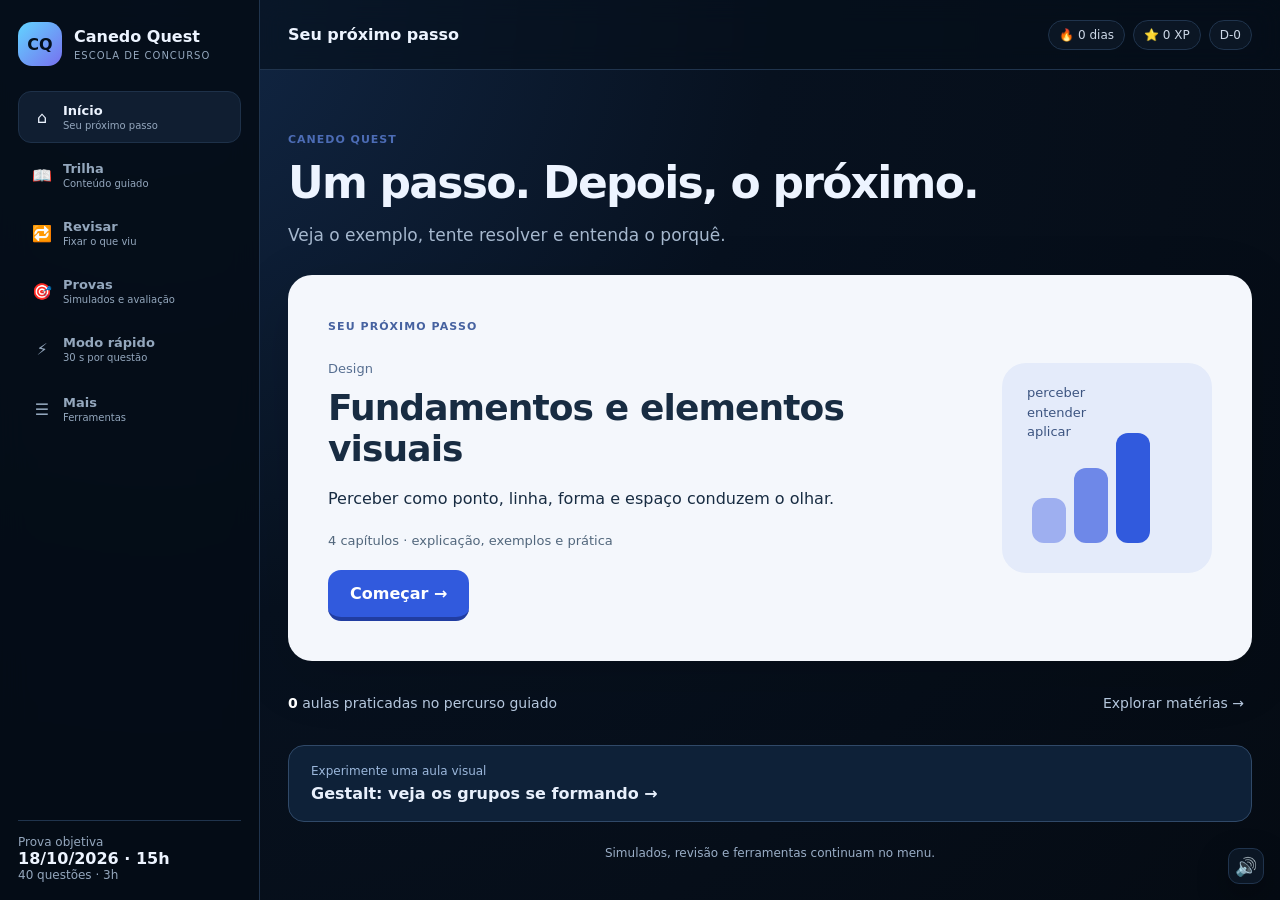
==== index.html @ 4c1a5c7f "Rebuild lessons as navigable chapters with developed explanations and worked examples" ====
<!doctype html><html lang="pt-BR"><head><meta charset="utf-8"><meta name="viewport" content="width=device-width,initial-scale=1"><meta name="theme-color" content="#07111f"><meta name="mobile-web-app-capable" content="yes"><meta name="apple-mobile-web-app-capable" content="yes"><meta name="apple-mobile-web-app-status-bar-style" content="black-translucent"><meta name="apple-mobile-web-app-title" content="Canedo Quest"><link rel="manifest" href="manifest.webmanifest"><link rel="apple-touch-icon" href="icon-192.png"><title>Canedo Quest — Escola de Concurso</title><link rel="stylesheet" href="styles.css"><link rel="stylesheet" href="rapid.css"><link rel="stylesheet" href="visual.css"><link rel="stylesheet" href="lesson-visuals.css"><link rel="stylesheet" href="learning-labs.css"><link rel="stylesheet" href="guided-study.css"><link rel="stylesheet" href="chapter-study.css"></head><body><div class="loading">Carregando Canedo Quest…</div><script src="state-validation.js"></script><script src="app.js"></script><script src="visual-questions.js"></script><script src="content-boost.js"></script><script src="curriculum.js"></script><script src="module-map.js"></script><script src="lesson-visuals.js"></script><script src="lesson-visuals-expanded.js"></script><script src="learning-labs.js"></script><script src="pwa.js"></script><script src="rapid.js"></script><script src="guided-visuals.js"></script><script src="guided-content.js"></script><script src="guided-study.js"></script><script src="chapter-content.js"></script><script src="chapter-study.js"></script></body></html>
---- styles.css ----
:root{--bg:#07111f;--card:#0f1d2d;--card2:#101f32;--line:#20344d;--text:#edf4ff;--muted:#94a7bd;--accent:#62d4ff;--accent2:#7770ef;--shadow:0 20px 60px rgba(0,0,0,.25)}*{box-sizing:border-box}html,body{margin:0;min-height:100%;font-family:Inter,ui-sans-serif,system-ui,-apple-system,Segoe UI,Roboto,Arial,sans-serif;background:radial-gradient(circle at 12% 0%,#122847 0,#07111f 43%,#050b13 100%);color:var(--text)}button,input{font:inherit}button{cursor:pointer}a{color:var(--accent)}
.loading{padding:40px;text-align:center;color:var(--muted)}
.app-shell{min-height:100vh;display:flex}.sidebar{width:260px;background:rgba(5,13,23,.9);border-right:1px solid var(--line);padding:22px 18px;position:sticky;top:0;height:100vh;backdrop-filter:blur(14px)}
.brand{display:flex;gap:12px;align-items:center;margin-bottom:25px}.brand-mark{width:44px;height:44px;border-radius:14px;background:linear-gradient(135deg,var(--accent),var(--accent2));display:grid;place-items:center;color:#04101d;font-weight:900}.brand-title{font-weight:850}.brand-sub{font-size:10px;letter-spacing:.1em;color:var(--muted);margin-top:4px}
.nav{display:grid;gap:6px}.nav button{border:1px solid transparent;background:transparent;color:var(--muted);padding:11px 12px;border-radius:13px;text-align:left;display:flex;gap:10px;align-items:center}.nav button:hover,.nav button.active{background:#101e31;color:var(--text);border-color:#1e3149}.nav .icon{width:22px;text-align:center}.sidebar-footer{position:absolute;bottom:18px;left:18px;right:18px;border-top:1px solid var(--line);padding-top:14px}
.main{flex:1;min-width:0}.topbar{height:70px;border-bottom:1px solid var(--line);display:flex;align-items:center;justify-content:space-between;padding:0 28px;background:rgba(6,15,27,.62);backdrop-filter:blur(12px);position:sticky;top:0;z-index:10}.topbar-right{display:flex;gap:8px}.pill,.tag{padding:7px 10px;border:1px solid var(--line);border-radius:999px;background:#0b1624;color:#cdd8e7;font-size:12px}.content{padding:28px;max-width:1500px;margin:auto}
.hero{display:grid;grid-template-columns:1.2fr .8fr;gap:18px}.hero-card,.card{background:linear-gradient(145deg,rgba(16,29,45,.96),rgba(11,21,34,.97));border:1px solid var(--line);border-radius:20px;box-shadow:var(--shadow)}.hero-card{padding:30px;position:relative;overflow:hidden}.hero-card:after{content:"";position:absolute;right:-80px;top:-90px;width:320px;height:320px;border-radius:50%;background:radial-gradient(circle,rgba(98,212,255,.18),transparent 68%)}.hero h1{font-size:38px;line-height:1.04;margin:10px 0}.hero p,.card p{color:var(--muted);line-height:1.62}.eyebrow{font-size:11px;letter-spacing:.11em;text-transform:uppercase;color:var(--accent);font-weight:850}.countdown{font-size:62px;line-height:1;font-weight:900;margin:18px 0 4px}.count-label{font-size:12px;color:var(--muted)}.mission{padding:24px}.mission h2{margin:8px 0}
.stats{display:grid;grid-template-columns:repeat(4,1fr);gap:12px;margin:18px 0}.stat{padding:18px;border-radius:16px;background:rgba(16,29,45,.95);border:1px solid var(--line)}.stat .v{font-weight:900;font-size:27px}.stat .l{font-size:12px;color:var(--muted);margin-top:4px}.section-head{display:flex;justify-content:space-between;align-items:end;gap:15px;margin:28px 0 14px}.section-head h2{margin:0;font-size:23px}.section-head p{margin:5px 0 0;color:var(--muted)}
.grid{display:grid;gap:14px}.grid-2{grid-template-columns:repeat(2,minmax(0,1fr))}.grid-3{grid-template-columns:repeat(3,minmax(0,1fr))}.grid-4{grid-template-columns:repeat(4,minmax(0,1fr))}.card{padding:18px}.subject{display:flex;justify-content:space-between;gap:10px;align-items:center}.subject-row{display:flex;gap:12px;align-items:center}.subject-icon{width:44px;height:44px;border-radius:13px;display:grid;place-items:center;background:#0a1523;border:1px solid #20334c;font-size:21px}.progress-track{height:8px;border-radius:999px;background:#07101b;border:1px solid #1b2b40;overflow:hidden;margin-top:12px}.progress-fill{height:100%;border-radius:inherit;background:linear-gradient(90deg,var(--accent),var(--accent2))}.toolbar{display:flex;gap:9px;align-items:center;flex-wrap:wrap}.toolbar-spacer{flex:1}.btn{border:1px solid #2b4664;background:#13243a;color:var(--text);padding:11px 15px;border-radius:12px;font-weight:750}.btn:hover{filter:brightness(1.08)}.btn.primary{background:linear-gradient(135deg,#54c9f0,#6d69e8);border:none;color:#06101d}.btn.ghost{background:transparent}.btn.small{padding:8px 10px;font-size:12px}
.difficulty{font-size:11px;padding:5px 8px;border-radius:999px;border:1px solid #334863;background:#0a1523}.difficulty.easy{border-color:rgba(78,212,147,.42);color:#9be7c2}.difficulty.medium{border-color:rgba(246,200,95,.42);color:#ffe09b}.difficulty.hard,.difficulty.expert{border-color:rgba(255,107,122,.45);color:#ff9aa5}.difficulty.expert{background:#2b1117}
.study-grid{display:grid;grid-template-columns:330px 1fr;gap:18px}.module-list{position:sticky;top:88px;height:calc(100vh - 110px);overflow:auto}.module-list h3{margin-top:0}.module-btn{width:100%;display:grid;grid-template-columns:36px 1fr;gap:10px;text-align:left;border:1px solid transparent;background:transparent;color:var(--text);padding:10px;border-radius:12px;margin-bottom:6px}.module-btn:hover,.module-btn.active{background:#101e31;border-color:#233b57}.module-btn>span{color:var(--accent);font-weight:900}.module-btn small{display:block;color:var(--muted);line-height:1.3;margin-top:3px}.lesson{padding:28px}.lesson h1{font-size:32px;margin:8px 0}.lead{font-size:17px;color:#d8e4f2!important}.lesson-sections{display:grid;gap:8px;margin:20px 0}.lesson-sections section{border-left:2px solid #2f5876;padding:5px 0 5px 15px}.lesson-sections h3{margin:0 0 4px}.tip{padding:15px;border-radius:14px;background:#0d2135;border:1px solid #214766}.tip p{margin:6px 0}.checklist{padding:15px;border:1px solid var(--line);border-radius:14px}.checklist label{display:block;padding:7px 0;color:#c8d6e6}.checklist input{accent-color:var(--accent)}
.question-wrap{max-width:980px;margin:auto}.q-meta{display:flex;justify-content:space-between;gap:10px;align-items:center;color:var(--muted);font-size:13px}.q-text{font-size:25px;line-height:1.4;margin:10px 0 22px}.choices{display:grid;gap:10px}.choice{border:1px solid #29415d;background:#0d1928;padding:15px 16px;border-radius:15px;text-align:left;color:#dce7f5;display:flex;gap:13px;align-items:center}.choice:hover{border-color:#4a6b8e;background:#112137}.choice:disabled{cursor:default;opacity:1}.choice .letter{width:29px;height:29px;border-radius:9px;display:grid;place-items:center;background:#162840;flex:none;font-weight:800;color:#a4b6ca}.choice.correct{border-color:rgba(78,212,147,.65);background:rgba(22,74,53,.25)}.choice.wrong{border-color:rgba(255,107,122,.65);background:rgba(91,28,39,.25)}.choice.selected{border-color:rgba(98,212,255,.78);background:rgba(35,83,112,.38)}.feedback{margin-top:15px;padding:16px;border-radius:15px;border:1px solid var(--line);background:#0a1422}.feedback.good{border-color:rgba(78,212,147,.45)}.feedback.bad{border-color:rgba(255,107,122,.45)}.quiz-actions{display:flex;justify-content:space-between;gap:10px;margin-top:18px}.exam-nav{margin-top:18px;padding:15px;border-radius:18px;border:1px solid var(--line);background:#0b1726}.exam-grid{display:grid;grid-template-columns:repeat(10,1fr);gap:7px;margin-top:9px}.exam-dot{border:1px solid #29415d;background:#101e31;color:#aabbd0;border-radius:9px;padding:7px 3px;font-size:12px}.exam-dot.current{outline:2px solid var(--accent)}.exam-dot.answered{background:#18352d;color:#c9f2df}.exam-dot.marked{background:#3a2e13;color:#ffe09b}.exam-legend{display:flex;gap:14px;color:var(--muted);font-size:11px;margin-top:9px}
.result-head{text-align:center;padding:28px}.result-score{font-size:74px;font-weight:950;line-height:1;margin:12px 0}.result-score small{font-size:24px;color:var(--muted)}.perf-row{display:flex;justify-content:space-between;padding:10px 0;border-bottom:1px solid var(--line)}
.table{width:100%;border-collapse:collapse}.table th,.table td{padding:11px 9px;border-bottom:1px solid var(--line);text-align:left}.table th{font-size:11px;color:#9fb0c8;text-transform:uppercase}.empty{padding:38px;text-align:center;border:1px dashed #2b3e57;border-radius:16px;color:var(--muted)}.plan-day{display:grid;grid-template-columns:82px 1fr auto;gap:15px;align-items:center}.day-badge{background:#0b1624;border:1px solid var(--line);border-radius:15px;padding:10px;text-align:center}.day-num{font-size:27px;font-weight:900}.module-chips{display:flex;flex-wrap:wrap;gap:7px;margin-top:14px}.chip{border:1px solid #273d57;background:#0b1624;color:#d4e2f0;border-radius:999px;padding:8px 10px}.chip:hover{border-color:#4a6b8e}.source-link{display:inline-block;margin-top:10px}.flash{max-width:780px;margin:50px auto;text-align:center;padding:40px}.flash h1{font-size:40px}.flash-back{padding:20px;border:1px solid #2d4764;background:#0b1726;border-radius:15px;margin-top:18px}.footer-note{font-size:11px;color:#72869d;margin-top:25px;text-align:center}.small{font-size:12px;color:var(--muted)}
#study-board{width:100%;height:650px;display:block;background:#fff;border-radius:14px;border:1px solid #334a63;touch-action:none;cursor:crosshair}.board-card{padding:14px}.toast{position:fixed;right:22px;bottom:22px;background:#13243a;border:1px solid #2b4563;padding:12px 15px;border-radius:13px;box-shadow:var(--shadow);opacity:0;transform:translateY(10px);transition:.2s;z-index:70}.toast.show{opacity:1;transform:none}
@media(max-width:1100px){.sidebar{width:82px}.brand-title,.brand-sub,.nav span:not(.icon),.sidebar-footer{display:none}.brand{justify-content:center}.nav button{justify-content:center}.hero{grid-template-columns:1fr}.grid-4{grid-template-columns:repeat(2,1fr)}.study-grid{grid-template-columns:1fr}.module-list{position:static;height:auto;max-height:330px}.module-btn{display:flex}}
@media(max-width:720px){.sidebar{width:62px;padding:16px 8px}.topbar{padding:0 14px}.content{padding:16px 12px}.stats{grid-template-columns:repeat(2,1fr)}.grid-2,.grid-3{grid-template-columns:1fr}.hero h1{font-size:30px}.countdown{font-size:46px}.q-text{font-size:21px}.plan-day{grid-template-columns:58px 1fr}.plan-day .btn{grid-column:2}.exam-grid{grid-template-columns:repeat(8,1fr)}#study-board{height:520px}.flash h1{font-size:28px}}

.content-hero{display:flex;justify-content:space-between;gap:20px;align-items:center;padding:26px;margin-bottom:14px}.content-hero h1{margin:8px 0;font-size:32px}.content-hero-badge{min-width:100px;text-align:center;padding:18px;border-radius:18px;background:#0b1624;border:1px solid var(--line)}.content-hero-badge strong{display:block;font-size:38px}.content-hero-badge span{color:var(--muted);font-size:11px}.study-toolbar{display:flex;gap:10px;align-items:center;padding:12px;margin-bottom:14px}.content-search{flex:1;min-width:180px;border:1px solid var(--line);background:#091422;color:var(--text);padding:11px 13px;border-radius:12px;outline:none}.module-card{display:flex;flex-direction:column}.module-card .toolbar{margin-top:auto;padding-top:12px}.module-status{display:flex;justify-content:space-between;gap:8px;margin-top:8px}.lesson-top{display:flex;justify-content:space-between;gap:18px;align-items:flex-start}.lesson-time{padding:8px 10px;border-radius:999px;border:1px solid var(--line);background:#0b1624;color:#cdd8e7;font-size:12px;white-space:nowrap}.lesson-progress{height:7px;background:#07101b;border:1px solid var(--line);border-radius:99px;overflow:hidden;margin:20px 0}.lesson-progress>div{height:100%;background:linear-gradient(90deg,var(--accent),var(--accent2))}.lesson-body{display:grid;gap:12px}.lesson-body section{padding:16px;border:1px solid var(--line);border-radius:15px;background:#0b1726}.lesson-body h3{margin:0 0 8px;color:#eef5ff}.lesson-body p{margin:0;white-space:pre-line}.study-note{margin-top:18px}.note-box{width:100%;min-height:150px;resize:vertical;box-sizing:border-box;border:1px solid var(--line);background:#091422;color:var(--text);border-radius:14px;padding:14px;line-height:1.55;outline:none}.quick-check{margin-top:18px;background:#0a1523}.mini-q{padding:12px 0;border-top:1px solid var(--line);display:flex;gap:10px;align-items:flex-start}.lesson-actions{display:flex;justify-content:flex-end;gap:9px;flex-wrap:wrap;margin-top:20px;padding-top:18px;border-top:1px solid var(--line)}
@media(max-width:720px){.content-hero{align-items:flex-start;flex-direction:column}.study-toolbar{flex-direction:column;align-items:stretch}.lesson-top{flex-direction:column}.lesson-time{align-self:flex-start}.lesson-actions{justify-content:stretch}.lesson-actions .btn{flex:1}}

.module-btn.selected{border-color:var(--accent);background:#0e1c2d}.deep-box{margin-top:18px;padding:18px;border:1px solid var(--line);border-radius:16px;background:linear-gradient(180deg,#0c1a2a,#0a1623)}.deep-box h2{margin:6px 0 8px}.deep-box p{margin:0;color:#c7d3e3;line-height:1.65}.recall-grid{display:grid;grid-template-columns:repeat(3,minmax(0,1fr));gap:12px;margin-top:20px}.recall-card{padding:16px}.recall-card h3{line-height:1.4;margin:10px 0 12px}.recall-input{width:100%;min-height:125px;box-sizing:border-box;resize:vertical;background:#081421;border:1px solid var(--line);border-radius:12px;color:var(--text);padding:12px;line-height:1.5;margin-bottom:10px}.recall-answer{margin-top:12px;padding:12px;border-radius:12px;border:1px solid var(--line);background:#0c1928}.hidden{display:none}.table-wrap{overflow:auto}.table-wrap table{width:100%;border-collapse:collapse}.table-wrap th,.table-wrap td{text-align:left;padding:10px;border-bottom:1px solid var(--line);font-size:12px}.table-wrap th{color:#9fb0c7}.content-hero-badge{box-shadow:0 0 0 1px rgba(98,212,255,.05)}
@media(max-width:1000px){.recall-grid{grid-template-columns:1fr 1fr}}@media(max-width:680px){.recall-grid{grid-template-columns:1fr}}


/* PWA / mobile navigation */
.install-btn{display:none}.bottom-nav{display:none}
@media(max-width:720px){
  body{padding-bottom:76px} .sidebar{display:none}.app-shell{display:block}.main{min-height:100vh}.topbar{height:62px;padding:0 12px}.topbar-right{gap:5px}.topbar-right .pill{padding:6px 8px;font-size:11px}.content{padding:14px 10px 28px;max-width:none}.install-btn{display:inline-flex;align-items:center;gap:5px;padding:7px 9px!important}.install-btn.hidden{display:none}.bottom-nav{position:fixed;left:8px;right:8px;bottom:8px;height:62px;display:grid;grid-template-columns:repeat(5,1fr);gap:4px;z-index:100;background:rgba(5,13,23,.96);border:1px solid #27405b;border-radius:18px;box-shadow:0 12px 40px rgba(0,0,0,.4);backdrop-filter:blur(18px);padding:5px}.bottom-nav button{border:0;background:transparent;color:#8fa4bb;border-radius:13px;display:flex;flex-direction:column;align-items:center;justify-content:center;gap:2px;font-size:10px}.bottom-nav button .bn-icon{font-size:18px;line-height:1}.bottom-nav button.active{background:#112238;color:#edf4ff;box-shadow:inset 0 0 0 1px #294667}.bottom-nav .bn-install{display:none}
  .hero-card,.mission,.card{border-radius:16px}.hero-card{padding:22px}.hero h1{font-size:27px}.hero p{font-size:14px}.countdown{font-size:42px}.stats{gap:9px}.stat{padding:14px}.stat .v{font-size:23px}.section-head{margin:20px 0 11px}.section-head h2{font-size:20px}.toolbar{gap:7px}.toolbar .btn{flex:1;min-width:120px}.question-wrap{max-width:none}.q-text{font-size:20px;line-height:1.38}.choice{padding:13px 12px}.exam-grid{grid-template-columns:repeat(6,1fr)}#study-board{height:55vh;min-height:360px;max-height:650px}.lesson{padding:18px}.lesson h1{font-size:27px}.lesson-body section{padding:14px}.recall-grid{grid-template-columns:1fr}.module-list{max-height:270px}.module-btn{padding:9px}.table-wrap{font-size:11px}.content-hero{padding:18px}.content-hero h1{font-size:27px}
}
@media(min-width:721px){.install-btn.hidden{display:none}}

/* v3 — guided learning experience */
.mobile-menu{display:none;border:1px solid var(--line);background:#0b1624;color:var(--text);width:38px;height:38px;border-radius:12px;place-items:center;font-size:18px}
.more-nav{width:100%;margin-top:8px;border:1px solid transparent;background:transparent;color:var(--muted);padding:11px 12px;border-radius:13px;text-align:left;display:flex;gap:10px;align-items:center}
.more-nav:hover{background:#101e31;color:var(--text);border-color:#1e3149}.more-nav .icon{width:22px;text-align:center}.nav button span:last-child,.more-nav span:last-child{display:flex;flex-direction:column;gap:2px}.nav button strong,.more-nav strong{font-size:13px}.nav button small,.more-nav small{font-size:10px;color:var(--muted)}
.more-panel{position:fixed;left:288px;top:88px;width:min(470px,calc(100vw - 320px));padding:18px;z-index:80;background:rgba(7,16,29,.97);border:1px solid #2a4664;border-radius:20px;box-shadow:0 24px 70px rgba(0,0,0,.42);backdrop-filter:blur(18px);opacity:0;transform:translateY(-10px) scale(.98);pointer-events:none;transition:.18s ease}.more-panel.open{opacity:1;transform:none;pointer-events:auto}.more-panel:before{content:"";position:absolute;inset:0;z-index:-1;border-radius:20px;background:radial-gradient(circle at 10% 0%,rgba(98,212,255,.12),transparent 38%)}
.more-head{display:flex;justify-content:space-between;gap:15px;align-items:flex-start;padding-bottom:12px;border-bottom:1px solid var(--line)}.more-head h3{margin:4px 0}.more-head p{margin:5px 0 0;color:var(--muted);font-size:13px;line-height:1.45}.icon-btn{width:36px;height:36px;border-radius:11px;border:1px solid var(--line);background:#0b1624;color:var(--text);font-size:18px}.more-grid{display:grid;grid-template-columns:1fr 1fr;gap:8px;margin-top:12px}.more-grid button{border:1px solid transparent;background:#0b1726;color:var(--text);border-radius:14px;padding:12px;text-align:left;display:flex;align-items:center;gap:10px;transition:.16s ease}.more-grid button:hover{transform:translateY(-2px);border-color:#31506f;background:#101f32}.more-grid b{width:34px;height:34px;display:grid;place-items:center;background:#0f2438;border:1px solid #203a55;border-radius:10px}.more-grid span{display:flex;flex-direction:column;gap:2px}.more-grid small{color:var(--muted);font-size:10px}
.sound-toggle{position:fixed;right:16px;bottom:16px;z-index:75}.sound-toggle .icon-btn{box-shadow:0 12px 32px rgba(0,0,0,.3)}
.welcome-strip{display:flex;justify-content:space-between;gap:20px;align-items:center;margin-bottom:16px;padding:10px 2px}.welcome-strip h1{font-size:34px;margin:5px 0}.welcome-strip p{margin:0;color:var(--muted);max-width:760px;line-height:1.55}.welcome-orb{width:58px;height:58px;border-radius:18px;display:grid;place-items:center;font-size:24px;background:linear-gradient(135deg,rgba(98,212,255,.2),rgba(119,112,239,.2));border:1px solid #294968;box-shadow:0 0 0 7px rgba(98,212,255,.03);animation:floatOrb 3s ease-in-out infinite}
.guided-hero{display:grid;grid-template-columns:minmax(0,1fr) 250px;gap:26px;padding:28px;overflow:hidden;position:relative}.guided-hero:after{content:"";position:absolute;right:-90px;bottom:-120px;width:340px;height:340px;border-radius:50%;background:radial-gradient(circle,rgba(119,112,239,.16),transparent 70%);pointer-events:none}.guided-copy{position:relative;z-index:1}.step-pill{display:inline-flex;align-items:center;gap:7px;padding:7px 10px;border-radius:999px;background:#0b1624;border:1px solid #263e58;color:#bac9da;font-size:10px;font-weight:850;letter-spacing:.08em;margin-bottom:18px}.step-pill span{width:20px;height:20px;border-radius:50%;display:grid;place-items:center;background:linear-gradient(135deg,var(--accent),var(--accent2));color:#07111f}.guided-copy h2{font-size:36px;line-height:1.08;margin:7px 0}.guided-copy p{font-size:15px;max-width:720px;color:#c2d0df;line-height:1.55}.btn-big{padding:14px 20px;font-size:15px;min-width:230px;box-shadow:0 12px 30px rgba(70,160,210,.14)}.guided-flow{display:flex;align-items:center;max-width:620px;margin-top:24px}.flow-dot{width:28px;height:28px;border-radius:50%;display:grid;place-items:center;border:1px solid #2b4563;background:#091422;color:#70849b;font-weight:800;font-size:11px}.flow-dot.done{background:rgba(78,212,147,.14);border-color:rgba(78,212,147,.4);color:#a7ebc9}.flow-dot.current{background:linear-gradient(135deg,#54c9f0,#6d69e8);border:none;color:#06101d;box-shadow:0 0 0 6px rgba(98,212,255,.05)}.flow-line{height:3px;flex:1;background:#1d3047;border-radius:99px}.flow-line.active{background:linear-gradient(90deg,#4ed493,#62d4ff)}.flow-labels{display:grid;grid-template-columns:repeat(4,1fr);max-width:620px;margin:6px 0 24px;color:#788ca3;font-size:10px}.flow-labels span:nth-child(2){color:#d9e7f5;font-weight:800}.guided-side{display:flex;flex-direction:column;align-items:center;justify-content:center;text-align:center;padding:12px;border-left:1px solid var(--line);position:relative;z-index:1}.progress-ring{width:148px;height:148px;border-radius:50%;display:grid;place-items:center;background:conic-gradient(from 210deg,var(--accent) 0 44%,#1b2f47 44% 100%);position:relative;margin-bottom:12px}.progress-ring:before{content:"";position:absolute;inset:9px;border-radius:50%;background:#0b1726}.progress-ring>div{position:relative;display:flex;flex-direction:column}.progress-ring strong{font-size:29px}.progress-ring span{font-size:10px;color:var(--muted);margin-top:1px}.guided-side p{margin:4px 0;color:var(--muted);font-size:12px}.attention-badge,.calm-badge{margin-top:10px;padding:7px 10px;border-radius:999px;font-size:11px}.attention-badge{color:#ffd6a0;background:rgba(117,76,17,.2);border:1px solid rgba(246,200,95,.28)}.calm-badge{color:#b9edd2;background:rgba(35,107,74,.16);border:1px solid rgba(78,212,147,.25)}
.quick-progress{display:flex;justify-content:space-between;gap:18px;align-items:center;padding:20px 22px;margin-top:14px;border:1px solid var(--line);border-radius:17px;background:#0b1726}.quick-progress h2{font-size:19px;margin:4px 0}.quick-progress p{margin:0;color:var(--muted);font-size:13px;line-height:1.5}.home-secondary{display:grid;grid-template-columns:repeat(3,1fr);gap:10px;margin-top:10px}.mini-card{padding:14px;border:1px solid var(--line);border-radius:14px;background:rgba(11,23,38,.8);display:flex;align-items:center;gap:10px}.mini-card>span{font-size:20px}.mini-card div{display:flex;flex-direction:column}.mini-card strong{font-size:18px}.mini-card small{font-size:10px;color:var(--muted);margin-top:2px}.more-info{margin-top:14px;border-top:1px solid var(--line);padding-top:14px}.more-info summary{cursor:pointer;color:#bccbdd;font-size:13px}.detail-grid{display:grid;grid-template-columns:repeat(2,1fr);gap:10px;margin-top:12px}.detail-subject{padding:12px;border:1px solid var(--line);border-radius:14px;background:#0b1624;display:flex;gap:10px;align-items:center}.detail-subject>.subject-icon{flex:none}.detail-subject .progress-track{margin-top:7px}
.path-head{display:flex;justify-content:space-between;gap:20px;align-items:center;padding:24px}.path-head h1{margin:5px 0;font-size:31px}.path-head p{margin:0;color:var(--muted);line-height:1.55}.path-count{padding:14px 16px;border:1px solid var(--line);border-radius:16px;background:#0b1624;text-align:center}.path-count strong{font-size:34px;display:block}.path-count span{font-size:11px;color:var(--muted)}.next-card{display:grid;grid-template-columns:92px 1fr;gap:18px;padding:22px;margin-top:14px;background:linear-gradient(135deg,rgba(15,31,50,.98),rgba(12,23,39,.98));position:relative;overflow:hidden}.next-card:before{content:"";position:absolute;inset:auto -70px -80px auto;width:240px;height:240px;border-radius:50%;background:radial-gradient(circle,rgba(98,212,255,.13),transparent 68%)}.next-icon{width:92px;height:92px;border-radius:24px;display:grid;place-items:center;font-size:40px;background:#0a1523;border:1px solid #274562;box-shadow:inset 0 0 0 1px rgba(255,255,255,.02)}.next-main{position:relative;z-index:1}.next-main h2{font-size:27px;margin:6px 0}.next-main p{margin:0;color:var(--muted);line-height:1.55;max-width:800px}.next-meta{display:flex;gap:12px;flex-wrap:wrap;color:#b1c1d4;font-size:11px;margin:13px 0}.subject-picker{display:grid;grid-template-columns:repeat(2,minmax(0,1fr));gap:9px}.subject-choice{display:flex;align-items:center;gap:12px;padding:13px;border:1px solid var(--line);border-radius:14px;background:#0b1726;color:var(--text);text-align:left;transition:.16s ease}.subject-choice:hover{transform:translateY(-1px);border-color:#365775}.subject-choice.selected{border-color:#3e6c91;background:#0e1d2f}.subject-choice>span{width:40px;height:40px;border-radius:12px;display:grid;place-items:center;background:#0a1523;border:1px solid #20384f;font-size:19px}.subject-choice>div{display:flex;flex-direction:column;gap:3px;min-width:0}.subject-choice small{font-size:10px;color:var(--muted)}.subject-choice i{margin-left:auto;font-style:normal;color:#7489a0;font-size:20px}.guided-details{margin-top:12px}.subject-detail{border:1px solid var(--line);border-radius:16px;background:#0b1726;overflow:hidden}.subject-detail>summary{list-style:none;display:flex;align-items:center;gap:11px;padding:15px;cursor:pointer}.subject-detail>summary::-webkit-details-marker{display:none}.subject-detail>summary>span{width:38px;height:38px;border-radius:11px;display:grid;place-items:center;background:#0a1523;border:1px solid #20384f}.subject-detail>summary>div{display:flex;flex-direction:column;gap:3px;flex:1}.subject-detail>summary small{font-size:10px;color:var(--muted)}.subject-detail>summary i{font-style:normal;color:#70859b}.module-list-clean{padding:0 12px 12px;display:grid;gap:8px}.module-step{display:grid;grid-template-columns:34px 1fr auto;gap:10px;align-items:center;padding:11px;border:1px solid #1b2d42;border-radius:13px;background:#091522;transition:.16s ease}.module-step:hover{border-color:#31506e}.module-step.done{opacity:.78}.module-step.recommended{border-color:#32648b;background:linear-gradient(135deg,rgba(21,52,77,.65),rgba(10,25,40,.86));box-shadow:0 0 0 1px rgba(98,212,255,.05)}.module-step.locked{opacity:.48}.step-icon{width:34px;height:34px;border-radius:10px;display:grid;place-items:center;background:#0e2236;border:1px solid #26435f;font-size:11px;font-weight:850}.module-step.done .step-icon{background:rgba(78,212,147,.12);border-color:rgba(78,212,147,.3);color:#a9ebc9}.step-content{min-width:0}.step-top{display:flex;gap:8px;align-items:center}.step-content p{margin:4px 0;color:#8fa4ba;font-size:11px;line-height:1.4}.step-content>small{font-size:10px;color:#61758c}.now-badge{font-size:9px;padding:4px 6px;border-radius:999px;background:rgba(98,212,255,.12);color:#97e2ff;border:1px solid rgba(98,212,255,.2)}
@keyframes floatOrb{0%,100%{transform:translateY(0)}50%{transform:translateY(-5px)}}
@media(max-width:1000px){.more-panel{left:102px;width:min(470px,calc(100vw - 120px))}.guided-hero{grid-template-columns:1fr}.guided-side{border-left:0;border-top:1px solid var(--line);padding-top:20px}.home-secondary{grid-template-columns:1fr 1fr}.path-head{align-items:flex-start}.subject-picker{grid-template-columns:1fr 1fr}.module-step{grid-template-columns:34px 1fr}.module-step .btn{grid-column:2;justify-self:start}}
@media(max-width:720px){.mobile-menu{display:grid}.topbar>strong{font-size:13px}.topbar-right .pill-day{display:none}.sound-toggle{bottom:82px;right:10px}.more-panel{left:10px;right:10px;top:70px;width:auto}.welcome-strip{align-items:flex-start}.welcome-strip h1{font-size:27px}.welcome-orb{display:none}.guided-hero{padding:20px;gap:16px}.guided-copy h2{font-size:27px}.guided-copy p{font-size:14px}.guided-flow{margin-top:18px}.flow-labels{margin-bottom:18px}.btn-big{min-width:0;width:100%}.guided-side{padding-top:16px}.progress-ring{width:124px;height:124px}.progress-ring strong{font-size:25px}.quick-progress{align-items:flex-start;flex-direction:column}.home-secondary{grid-template-columns:1fr}.detail-grid{grid-template-columns:1fr}.path-head{padding:18px;flex-direction:column}.path-head h1{font-size:27px}.path-count{align-self:stretch}.next-card{grid-template-columns:1fr;padding:18px}.next-icon{width:66px;height:66px;font-size:29px;border-radius:18px}.next-main h2{font-size:23px}.subject-picker{grid-template-columns:1fr}.subject-detail>summary{padding:13px}.module-list-clean{padding:0 8px 8px}.module-step{grid-template-columns:31px 1fr}.step-icon{width:31px;height:31px}.module-step .btn{grid-column:2;width:100%}.more-grid{grid-template-columns:1fr}.more-head p{font-size:12px}}
.btn,.choice,.subject-choice,.more-grid button,.more-nav,.icon-btn{transition:transform .12s ease,filter .15s ease,border-color .15s ease,background .15s ease}.btn:active,.choice:active,.subject-choice:active,.more-grid button:active,.more-nav:active{transform:scale(.975)}.guided-hero,.next-card,.module-step{animation:riseIn .3s ease both}@keyframes riseIn{from{opacity:0;transform:translateY(6px)}to{opacity:1;transform:none}}
---- rapid.css ----
.rapid-hero{display:grid;grid-template-columns:minmax(0,1fr) 240px;gap:22px;padding:28px;background:radial-gradient(circle at 8% 0%,rgba(98,212,255,.12),transparent 38%),#0f1e31}.rapid-hero h1{font-size:42px;margin:7px 0}.rapid-hero p{color:#bccbda;line-height:1.6}.rapid-pills{display:flex;flex-wrap:wrap;gap:7px;margin:17px 0}.rapid-pills span{padding:7px 10px;border:1px solid #294763;border-radius:999px;background:#0a1523;color:#b9c9dc;font-size:11px}.rapid-score{display:grid;gap:9px}.rapid-stat{padding:16px;border:1px solid #223b55;border-radius:16px;background:#0a1523;text-align:center}.rapid-stat strong{display:block;font-size:29px}.rapid-stat small{color:#7f94aa;font-size:10px}.rapid-info-grid .card{min-height:150px}.rapid-icon{font-size:23px}.rapid-run{max-width:1050px;margin:0 auto}.rapid-top{display:grid;grid-template-columns:1fr auto 104px;gap:16px;align-items:center;padding:16px 18px}.rapid-top-main{display:flex;align-items:center;gap:10px;flex-wrap:wrap}.rapid-top-main .eyebrow{margin:0}.rapid-topic{font-size:11px;color:#87a1ba}.rapid-score-live{display:flex;gap:12px;font-weight:850}.rapid-timer{display:flex;flex-direction:column;align-items:center;gap:4px}.rapid-timer small{font-size:9px;color:#71869d}.rapid-timer-ring{--p:100%;width:76px;height:76px;border-radius:50%;display:grid;place-items:center;background:conic-gradient(from -90deg,#62d4ff 0 var(--p),#172c44 var(--p) 100%);position:relative}.rapid-timer-ring:before{content:"";position:absolute;inset:7px;border-radius:50%;background:#091523}.rapid-timer-ring span{position:relative;font-size:22px;font-weight:900}.rapid-question{margin-top:14px;padding:28px;min-height:470px;display:flex;flex-direction:column}.rapid-diff{display:flex;justify-content:space-between;margin-bottom:14px;color:#7990a7;font-size:11px}.rapid-question h2{font-size:28px;line-height:1.3;margin:0 0 24px}.rapid-options{display:grid;grid-template-columns:1fr 1fr;gap:11px}.rapid-option{border:1px solid #26415d;border-radius:15px;padding:17px;background:#0a1624;color:#eaf3fc;text-align:left;display:flex;gap:13px;align-items:flex-start;font-size:15px;line-height:1.38;min-height:76px;transition:.15s}.rapid-option:hover:not(:disabled){border-color:#55bce5;transform:translateY(-1px)}.rapid-option>span{width:29px;height:29px;flex:none;display:grid;place-items:center;border-radius:9px;background:#12283d;border:1px solid #294763;font-weight:900;font-size:11px}.rapid-option.correct{border-color:rgba(78,212,147,.62);background:rgba(49,137,96,.12)}.rapid-option.wrong{border-color:rgba(235,104,104,.68);background:rgba(147,53,53,.12)}.rapid-feedback{margin-top:auto;padding-top:18px;border-top:1px solid #182d44;min-height:74px}.rapid-feedback p{margin:6px 0 0;color:#b7c6d7;font-size:12px;line-height:1.5}.rapid-good{color:#85e6b5;font-weight:900}.rapid-bad{color:#ffb1b1;font-weight:900}.rapid-good span{color:#bcefff;margin-left:6px}.rapid-bottom{display:flex;justify-content:space-between;gap:10px;margin-top:10px}.rapid-review-card{max-width:850px;margin:35px auto;padding:32px;background:radial-gradient(circle at 10% 0%,rgba(98,212,255,.12),transparent 42%),#0f1e31}.rapid-review-card h1{font-size:31px;margin:6px 0 10px}.rapid-review-title{color:#8ddfff;font-size:13px;font-weight:800;line-height:1.5}.rapid-review-body{margin-top:18px;padding:18px;border:1px solid #294763;border-radius:15px;background:#091522;color:#dbe7f2;line-height:1.65}.rapid-review-extra{margin-top:10px;color:#859bb2;font-size:12px;line-height:1.5}.rapid-explain{width:100%;box-sizing:border-box;margin-top:14px;padding:14px;border:1px solid #28435d;border-radius:14px;background:#07131f;color:#ecf5ff;resize:vertical;font:inherit;line-height:1.5;outline:none}.rapid-explain:focus{border-color:#62d4ff;box-shadow:0 0 0 3px rgba(98,212,255,.07)}.rapid-explain-hint{font-size:10px;color:#758aa0;margin-top:7px}.rapid-big-score{font-size:86px;font-weight:950;line-height:1}.rapid-result{max-width:900px;margin:30px auto;text-align:center;padding:34px}.rapid-result-stat{padding:15px;background:#0a1523;border:1px solid #20384f;border-radius:14px;display:flex;flex-direction:column;gap:3px}.rapid-result-stat strong{font-size:26px}.rapid-result-stat small{font-size:10px;color:#778ca2}[data-rapid]{order:9}
@media(max-width:850px){.rapid-hero{grid-template-columns:1fr}.rapid-score{grid-template-columns:repeat(3,1fr)}.rapid-top{grid-template-columns:1fr 88px}.rapid-score-live{grid-column:1/-1;grid-row:2}.rapid-timer{grid-column:2;grid-row:1}.rapid-options{grid-template-columns:1fr}.rapid-question{padding:20px;min-height:unset}.rapid-question h2{font-size:23px}.rapid-option{min-height:62px;padding:13px}.rapid-big-score{font-size:68px}}
@media(max-width:520px){.rapid-hero{padding:20px}.rapid-hero h1{font-size:31px}.rapid-score{grid-template-columns:1fr 1fr 1fr}.rapid-top{padding:13px;gap:10px}.rapid-timer-ring{width:64px;height:64px}.rapid-timer-ring span{font-size:18px}.rapid-question{margin-top:9px;padding:16px}.rapid-question h2{font-size:20px}.rapid-option{font-size:14px}.rapid-bottom{position:sticky;bottom:72px;padding:8px 0}.rapid-bottom .btn{flex:1}.rapid-review-card{margin:10px auto;padding:20px}.rapid-review-card h1{font-size:24px}.rapid-result{margin:10px auto;padding:22px}.rapid-big-score{font-size:60px}}
---- visual.css ----
.visual-question{margin:18px 0 22px;border:1px solid var(--border,#dbe3ee);border-radius:16px;background:#fff;padding:12px;overflow:hidden}.visual-question svg{display:block;width:100%;height:auto;max-height:320px}.visual-question svg text{font-family:Arial,sans-serif}.exam-threshold{margin-top:18px;padding:18px}.exam-threshold-grid{display:grid;grid-template-columns:repeat(2,minmax(0,1fr));gap:12px;margin-top:12px}.exam-threshold-grid>div{border:1px solid var(--border,#dbe3ee);border-radius:12px;padding:14px}.exam-threshold-grid>div.ok{border-color:#86b89a}.exam-threshold-grid>div.warn{border-color:#e2a25d}.exam-threshold-grid span,.exam-threshold-grid small{display:block}.exam-threshold-grid strong{display:block;font-size:30px;margin:3px 0}.ok-text{margin-top:12px}.warn-text{margin-top:12px}@media(max-width:700px){.exam-threshold-grid{grid-template-columns:1fr}.visual-question{padding:8px}.visual-question svg{max-height:260px}}
---- lesson-visuals.css ----
.lesson-visual-card{margin:20px 0;padding:20px;border:1px solid var(--border,#dbe3ee);border-radius:18px;background:linear-gradient(180deg,#fff,#f8fafc);overflow:hidden}.lesson-visual-card h2{margin:6px 0 14px}.lesson-svg{display:block;width:100%;max-height:330px;height:auto;background:#fff;border:1px solid #e2e8f0;border-radius:14px}.lesson-visual-caption{margin:12px 0 0;color:#475569;font-size:14px}.lesson-visual-card .eyebrow{font-size:11px}@media(max-width:700px){.lesson-visual-card{padding:12px}.lesson-svg{max-height:300px}}
---- learning-labs.css ----
.learning-lab{margin:24px 0;border:1px solid #cbd5e1;border-radius:16px;padding:22px;background:#f8fafc;color:#1f2937}.learning-lab h2{margin:8px 0 14px}.lab-step{margin:18px 0;padding:18px;background:white;border:1px solid #cbd5e1;border-radius:12px}.lab-step label,.learning-lab>label{display:block;font-weight:650;margin-bottom:10px}.lab-input{min-height:44px;max-width:100%;padding:10px 12px;border:1px solid #64748b;border-radius:8px;font-size:16px;background:#fff;color:#1f2937}.lab-feedback{line-height:1.6}.lab-feedback.good{color:#166534}.lab-feedback.bad{color:#9a3412}.learning-lab details{margin-top:14px}.learning-lab summary{cursor:pointer;font-weight:650;min-height:36px}.lab-table-wrap{overflow-x:auto}.learning-lab table{width:100%;border-collapse:collapse;min-width:420px;font-size:15px}.learning-lab th,.learning-lab td{padding:12px;text-align:left;border-bottom:1px solid #cbd5e1}.learning-lab th{background:#e2e8f0;color:#0f172a}.learning-lab svg{display:block;width:100%;max-height:320px}.color-lab-grid{display:grid;grid-template-columns:1fr 1fr;gap:22px;margin:20px 0}.color-lab-grid label{display:flex;justify-content:space-between}.color-lab-grid input{display:block;width:100%;margin:12px 0 20px;min-height:32px}.rgb-swatch{min-height:160px;border-radius:12px;border:1px solid #475569;display:flex;align-items:flex-end;padding:12px}.rgb-swatch span{color:#fff;background:#0f172a;padding:8px;border-radius:8px}.harmony-grid{display:grid;grid-template-columns:230px 1fr;gap:24px;align-items:center}.hue-wheel{position:relative;width:220px;height:220px;border-radius:50%;background:conic-gradient(from 0deg,#f00,#ff0,#0f0,#0ff,#00f,#f0f,#f00);border:1px solid #475569}.hue-wheel:after{content:'';position:absolute;inset:62px;border-radius:50%;background:#f8fafc}.hue-label{position:absolute;left:50%;transform:translateX(-50%);font-size:12px;white-space:nowrap;background:#0f172a;color:white;padding:5px;border-radius:5px;z-index:1}.hue-red{top:12px}.hue-cyan{bottom:12px}.lesson-source{font-size:14px}.choice.selected{outline:3px solid #2563eb;outline-offset:-3px;background:#eff6ff}.lesson-body p{white-space:pre-line}.table-wrap,.result-head+div{max-width:100%}button:focus-visible,a:focus-visible,input:focus-visible,textarea:focus-visible,summary:focus-visible{outline:3px solid #2563eb;outline-offset:3px}#study-board{touch-action:none}.lesson-visual-card{overflow-x:auto}.lesson-svg{min-width:600px;max-height:none}.table{max-width:100%}@media(max-width:700px){.learning-lab{padding:14px}.color-lab-grid,.harmony-grid{grid-template-columns:1fr}.hue-wheel{margin:10px auto}.lab-step{padding:12px}.lab-input{width:100%}.learning-lab .toolbar{align-items:stretch}.learning-lab .toolbar .btn{white-space:normal}.lesson-visual-card h2{font-size:22px}}@media(prefers-reduced-motion:reduce){*,*:before,*:after{animation:none!important;transition:none!important;scroll-behavior:auto!important}}
/* Keep instructional cards readable within the dark app and narrow screens. */
.lesson-visual-card{color:#0f172a;min-width:0;max-width:100%}.lesson-visual-card p,.learning-lab p{color:#334155}.learning-lab h2,.lesson-visual-card h2{color:#0f172a}.learning-lab{min-width:0;max-width:100%}.choice.selected{background:#183d66;color:var(--text)}
@media(max-width:700px){.lesson .btn{max-width:100%;min-width:0;white-space:normal;overflow-wrap:anywhere}.lesson-body>*,.recall-grid>*,.learning-lab>*{min-width:0}.lesson-visual-card{max-width:100%}}
@media(max-width:720px){.bottom-nav{grid-template-columns:repeat(6,minmax(0,1fr))}.bottom-nav button{min-width:0}}
---- guided-study.css ----
:root{--g-ink:#182c42;--g-muted:#52677c;--g-paper:#f5f7fb;--g-blue:#315add;--g-green:#187454}
.g-home{max-width:1030px;margin:8px auto}.g-home-heading{margin:30px 0}.g-home-heading h1{font-size:clamp(28px,4vw,44px);letter-spacing:-.04em;margin:10px 0}.g-home-heading>p{font-size:17px;color:#a6b8ce}.g-mission{display:grid;grid-template-columns:1fr 210px;padding:40px;background:#f4f7fc;color:var(--g-ink);border-radius:24px;gap:35px;box-shadow:0 15px 60px #0002}.g-mission-tag{font-size:11px;letter-spacing:.1em;font-weight:850;color:#4662a0}.g-subject-label{color:#576f91;font-size:13px;margin:25px 0 7px}.g-mission h2{font-size:clamp(25px,3vw,36px);line-height:1.15;margin:0 0 14px;letter-spacing:-.025em}.g-mission p{line-height:1.6;max-width:570px}.g-mission-meta{font-size:13px;color:var(--g-muted);margin:22px 0}.g-primary{background:var(--g-blue);color:#fff;border:0;border-bottom:4px solid #213da1;border-radius:13px;padding:14px 22px;font:inherit;font-weight:750;min-height:50px;cursor:pointer}.g-primary:disabled{background:#dce3ef;color:#78869b;border-color:#cbd4e3;cursor:default}.g-primary:not(:disabled):active{transform:translateY(2px);border-bottom-width:2px}.g-back{background:transparent;border:0;color:inherit;font:inherit;padding:12px 8px;min-height:44px;cursor:pointer}.g-back:disabled{opacity:.4;cursor:default}.g-home-bottom{display:flex;justify-content:space-between;align-items:center;margin:20px 0;color:#b5c7dd;font-size:14px}.g-home-bottom b{color:#fff}.g-mission-art{position:relative;align-self:center;height:210px;background:#e4ebfa;border-radius:24px;padding:30px;display:flex;gap:8px;align-items:flex-end}.g-mission-art div{width:34px;background:#315add;border-radius:12px}.g-mission-art div:nth-child(1){height:45px;background:#9eaff0}.g-mission-art div:nth-child(2){height:75px;background:#6e88e8}.g-mission-art div:nth-child(3){height:110px}.g-mission-art span{position:absolute;top:20px;left:25px;color:#3c5480;font-size:13px;line-height:1.5}.g-spotlight{width:100%;padding:18px 22px;text-align:left;border:1px solid #304968;background:#0e2138;color:#e8f0fc;border-radius:16px;cursor:pointer}.g-spotlight span{display:block;color:#9bb7db;font-size:12px;margin-bottom:6px}.g-home-tools{font-size:12px;color:#9aaec7;text-align:center;margin-top:24px}
.guide-focus .sidebar,.guide-focus .topbar,.guide-focus .bottom-nav,.guide-focus .sound-toggle{display:none!important}.guide-focus .app-shell{display:block}.guide-focus .content{padding:0}.guide-focus{background:var(--g-paper);color:var(--g-ink);padding-bottom:0}.g-study{max-width:850px;margin:0 auto;padding:22px 36px 30px}.g-top{display:flex;align-items:center;gap:18px;margin-bottom:38px}.g-icon{background:transparent;border:0;font-size:32px;color:#688096;width:42px;height:44px;flex-shrink:0}.g-track{height:12px;border-radius:20px;background:#dfe6f1;flex:1;overflow:hidden}.g-track>span{display:block;height:100%;border-radius:20px;background:#315add;transition:width .2s}.g-step-count{font-size:13px;color:#536b87;min-width:54px;text-align:right}.g-card{max-width:720px;margin:auto}.g-kicker{font-size:11px;font-weight:800;letter-spacing:.09em;color:#4c6cb5;text-transform:uppercase}.g-kicker>span{color:#687d98}.g-card h1{font-size:clamp(25px,3.4vw,34px);line-height:1.2;letter-spacing:-.025em;margin:14px 0 20px;outline:none}.g-copy{font-size:18px;line-height:1.7;color:#3f566f;white-space:pre-line}.g-example{margin:24px 0;background:#fff;border:1px solid #dce3ef;border-radius:18px;overflow:hidden;padding:22px}.g-example svg{display:block;width:100%;height:auto;max-height:290px;min-width:0}.g-example figcaption{font-size:13px;color:#62748b;line-height:1.5;margin-top:16px}.g-choices{display:grid;gap:10px;margin:24px 0}.g-choice{min-height:65px;display:flex;align-items:center;gap:15px;text-align:left;background:#fff;border:2px solid #d8e1ee;border-bottom-width:4px;border-radius:14px;padding:14px 18px;color:#263c55;font:inherit;line-height:1.5;cursor:pointer}.g-choice-number{border:1px solid #cbd6e5;color:#7890ab;font-size:12px;width:26px;height:26px;border-radius:7px;display:grid;place-items:center;flex-shrink:0}.g-choice:not(:disabled):hover{border-color:#91a8eb;background:#f8faff}.g-choice:disabled{cursor:default}.g-choice.is-correct{background:#e9f6ef;border-color:#469e75;color:#155e40}.g-choice.is-wrong{background:#fff0e8;border-color:#cc7f59;color:#833c1c}.g-choice-mark{margin-left:auto;font-size:23px}.g-feedback{border-radius:15px;padding:18px 22px;line-height:1.6;margin:22px 0}.g-feedback.good{background:#e4f3e9;color:#20573d}.g-feedback.again{background:#fff0dc;color:#714119}.g-feedback p{margin:6px 0}.g-feedback small{display:block;margin-top:10px}.g-answer-reference{font-weight:700}.g-footer{max-width:720px;display:flex;justify-content:space-between;gap:16px;margin:32px auto 0;border-top:1px solid #dae2ef;padding:22px 0 0}.g-secondary{max-width:720px;margin:22px auto 0;display:flex;justify-content:space-between;gap:12px;color:#71839a;font-size:12px}.g-secondary button{border:0;background:transparent;color:#536d92;text-decoration:underline;padding:5px;cursor:pointer}.g-answer-form{margin:25px 0}.g-answer-form label{display:block;font-size:14px;font-weight:700;margin-bottom:10px}.g-answer-form>div{display:flex;gap:10px}.g-answer-form input{min-width:0;width:100%;border:2px solid #ced8e7;border-radius:12px;background:#fff;color:#17263d;padding:13px;font-size:18px}.g-done{text-align:center}.g-done-mark{display:grid;place-items:center;width:76px;height:76px;background:#e1f3e9;border-radius:50%;color:#187454;font-size:40px;margin:15px auto 28px}.g-result{display:flex;align-items:center;justify-content:center;gap:18px;background:#fff;border-radius:16px;padding:22px;margin:26px 0;line-height:1.5}.g-result strong{font-size:35px;color:#315add}.g-result span{text-align:left;font-size:14px}.g-quiet{font-size:14px;color:#62758e;line-height:1.6;margin-bottom:26px}.g-done>.g-back{display:block;margin:14px auto}.g-source{display:block;font-size:12px;color:#456bad;margin:25px auto}.g-reference-return{margin:20px 0}.g-demo-tools{display:flex;gap:8px;justify-content:center;flex-wrap:wrap}.g-chip{background:#edf2ff;border:1px solid #b6c7ed;color:#234d9a;border-radius:10px;padding:10px;font-size:13px;min-height:44px}
.g-two{display:grid;grid-template-columns:repeat(2,minmax(0,1fr));gap:18px}.g-label{display:block;margin-bottom:12px;color:#6d7e93;font-size:12px;font-weight:700}.g-contact{font-size:16px}.g-contact>div{margin:16px 0}.g-contact strong,.g-contact span{display:block}.g-contact strong{font-size:17px}.g-contact span{font-size:13px;color:#53677e;margin-top:18px}.g-contact.is-grouped>div+div{margin-top:34px}.g-contact.is-grouped span{margin-top:5px}.g-elements{display:grid;grid-template-columns:repeat(4,1fr);min-height:170px;gap:10px;align-items:center;text-align:center}.g-elements>div{display:flex;align-items:center;flex-direction:column;gap:30px}.g-elements small{color:#56708b}.g-point{width:16px;height:16px;background:#315add;border-radius:50%}.g-line{width:70px;height:3px;background:#315add}.g-shape{width:45px;height:45px;background:#315add;border-radius:5px}.g-texture{width:70px;height:55px;background:repeating-linear-gradient(45deg,#315add 0 2px,#fff 2px 6px)}.g-space{background:#eaf0ff;color:#284a9b;min-height:185px;padding:22px;display:flex;justify-content:center;flex-direction:column}.g-space.crowded{font-size:29px;font-weight:800;line-height:.9}.g-space.calm{gap:40px;font-size:15px}.g-space.calm b{font-size:21px}
.g-poster{position:relative;background:#112341;aspect-ratio:3/4;overflow:hidden;isolation:isolate;color:white;border-radius:8px}.g-poster>img{position:absolute;width:100%;height:100%;object-fit:cover;z-index:-2}.g-poster:after{content:'';position:absolute;inset:0;background:linear-gradient(0deg,#0a1833ed,#0a183365 70%);z-index:-1}.g-poster-copy{position:absolute;inset:0;padding:20px;display:flex;flex-direction:column;justify-content:flex-end;align-items:flex-start}.g-poster-kicker{font-size:8px;letter-spacing:.08em;margin-bottom:auto}.g-poster-copy>strong{font-size:clamp(23px,3vw,35px);line-height:.95;letter-spacing:-.04em}.g-poster-copy>p{font-size:12px;line-height:1.5;margin:18px 0}.g-poster-copy>b{font-size:9px;background:#f4d6a0;color:#352309;padding:8px;border-radius:4px}.g-poster.is-noisy .g-poster-copy{justify-content:space-around;align-items:center;text-align:center;padding:10px}.g-poster.is-noisy .g-poster-kicker{font-size:15px;letter-spacing:0;transform:rotate(-9deg);margin:0;font-weight:850}.g-poster.is-noisy strong{font-size:20px;transform:rotate(5deg);line-height:1.1}.g-poster.is-noisy p{font-size:22px;font-weight:800;line-height:1;margin:0;color:#ffdb49;transform:rotate(-5deg)}.g-poster.is-noisy b{font-size:15px;text-transform:uppercase}.g-example>.g-poster{max-width:320px;margin:0 auto}.g-layout-demo{position:relative;display:grid;grid-template-columns:repeat(4,1fr);grid-template-rows:50px 150px;gap:12px;padding:20px;isolation:isolate}.g-col{position:absolute;width:calc((100% - 76px)/4);top:0;bottom:0;background:#e7edfa;z-index:-1}.g-col:nth-child(1){left:20px}.g-col:nth-child(2){left:calc(25% + 13px)}.g-col:nth-child(3){left:calc(50% + 6px)}.g-col:nth-child(4){left:calc(75% - 1px)}.g-layout-title{grid-column:span 4;font-size:24px;font-weight:800}.g-layout-photo{grid-column:span 2;overflow:hidden;border-radius:5px}.g-layout-photo img{width:100%;height:100%;object-fit:cover}.g-layout-type{grid-column:span 2;font-size:15px;line-height:1.6;padding-top:3px}.g-layout-type b{display:block;font-size:13px;margin-top:15px}
.g-type-samples p{font-size:30px;margin:20px 0;color:#17263d}.g-type-samples small{display:block;font-family:Arial,sans-serif;font-size:12px;color:#6a7c93;margin-top:6px}.g-serif{font-family:Georgia,serif}.g-sans{font-family:Arial,sans-serif}.g-mono{font-family:monospace}.g-reading{border-radius:10px;margin:10px 0;padding:18px;background:#f5f7fb;color:#253b55;line-height:1.65}.g-reading.bad{font-size:10px;line-height:1;letter-spacing:-.5px;color:#a9b5c5;padding:15px 18px}.g-reading.good{font-size:17px}.g-contrast-example{background:white}.g-contrast-example p{font-size:24px;margin:24px 0}.g-rgb-swatch{height:150px;display:flex;align-items:flex-end;padding:12px;border-radius:10px}.g-rgb-swatch output{font-size:13px;color:#fff;background:#14263d;padding:8px;border-radius:6px}.g-rgb-controls{display:grid;grid-template-columns:repeat(3,1fr);gap:18px;margin-top:20px}.g-rgb-controls label{font-size:14px;font-weight:700;min-width:0}.g-rgb-controls input{width:100%;min-height:40px;accent-color:#315add}.g-harmonies>div{display:flex;align-items:center;justify-content:space-between;gap:10px;margin:20px 0;font-size:14px}.g-harmonies>div>div{display:flex;gap:5px}.g-harmonies i{display:block;width:35px;height:35px;border-radius:50%;border:1px solid #0002}.g-harmonies small{font-size:12px;color:#64758b}.g-photo-detail,#g-pixel-canvas{display:block;width:100%;aspect-ratio:3/2;object-fit:cover;border-radius:8px}#g-pixel-canvas{image-rendering:pixelated}.g-equation,.g-sequence{display:flex;align-items:center;justify-content:center;gap:15px;flex-wrap:wrap;padding:20px 0}.g-equation>span{background:#edf2ff;border-radius:10px;padding:16px;font-size:20px}.g-equation b{color:#315add}.g-sequence span{display:grid;place-items:center;width:62px;height:62px;border-radius:12px;background:#edf2ff;font-size:26px;font-weight:700}.g-sequence b{font-size:16px;color:#50688a}.g-table-scroll{overflow:auto;max-width:100%}.g-table-scroll table{width:100%;border-collapse:collapse;font-size:16px}.g-table-scroll th,.g-table-scroll td{text-align:left;padding:14px 12px;border-bottom:1px solid #dce3ef}.g-table-scroll th{font-size:12px;color:#536b85;background:#f0f4fa}.g-sentence{display:flex;flex-wrap:wrap;gap:10px;align-items:stretch;padding:15px 0}.g-sentence>span{padding:13px;border-radius:10px;background:#eaf0ff;font-size:18px}.g-sentence small{display:block;font-size:11px;color:#536f98;margin-top:8px}.g-sentence .g-verb{background:#ffebd8}.g-sentence .g-object{background:#e4f3e9}.g-excerpt{font-size:21px;line-height:1.65;margin:8px;border-left:4px solid #315add;padding-left:20px}.g-reading mark{background:#dce7ff;color:#21458c;padding:2px 4px}.g-code{font-size:20px;line-height:1.8;color:#21416b;padding:12px;margin:0;white-space:pre-wrap}.g-memory{display:flex;align-items:center;justify-content:space-between;gap:12px;padding:24px 0}.g-memory>div{text-align:center;padding:15px;border:1px solid #dce3ef;border-radius:12px;flex:1}.g-memory b,.g-memory span{display:block}.g-memory b{font-size:24px;margin-bottom:10px}.g-memory span{font-size:12px;color:#62758e}.g-three{display:grid;gap:12px}.g-three>div{display:flex;justify-content:space-between;gap:10px;padding:14px;border-radius:10px;background:#edf2ff;font-size:14px}.g-three span{color:#536b85}.g-public-card{background:#174b78;color:white;padding:22px 17px;min-height:210px;display:flex;flex-direction:column;justify-content:space-between;border-radius:9px;gap:20px}.g-public-card small{font-size:9px;color:#c4d7eb}.g-public-card b{font-size:25px;line-height:1.1;letter-spacing:-.025em}.g-public-card span{font-size:12px}.g-public-card.g-personal{background:#44339a}.g-timeline{list-style:none;padding:0 0 0 20px;margin:12px;border-left:3px solid #d9e4ff}.g-timeline li{position:relative;padding:9px 0 22px 15px}.g-timeline li:before{content:'';position:absolute;left:-28px;top:15px;width:12px;height:12px;border-radius:50%;background:#315add}.g-timeline b{font-size:25px;color:#315add;display:block}.g-timeline span{display:block;margin-top:5px;font-size:16px;color:#506680}.g-bank-image{overflow:auto;max-width:100%}.g-bank-image svg{max-width:100%;height:auto}
@media(max-width:720px){.g-home-heading{margin:15px 0 25px}.g-mission{grid-template-columns:1fr;padding:26px;gap:0}.g-mission-art{display:none}.g-mission .g-primary{width:100%}.g-home-bottom{gap:14px;align-items:flex-start}.g-home-bottom>span{max-width:180px}.g-study{padding:14px 18px 25px}.g-top{gap:10px;margin-bottom:22px}.g-card h1{font-size:26px}.g-copy{font-size:17px;line-height:1.6}.g-example{padding:15px;margin:20px 0}.g-example svg{max-height:260px}.g-choice{font-size:16px;padding:13px 12px;gap:10px}.g-footer{margin-top:24px;padding-top:18px}.g-footer .g-primary{flex:1}.g-secondary{flex-direction:column;align-items:center;gap:6px}.g-two{gap:12px}.g-poster-copy{padding:13px}.g-poster-copy>strong{font-size:24px}.g-poster-copy>p{font-size:10px;margin:12px 0}.g-poster-copy>b{font-size:8px;padding:6px}.g-poster-kicker{font-size:6px}.g-poster.is-noisy .g-poster-kicker{font-size:11px}.g-poster.is-noisy strong{font-size:15px}.g-poster.is-noisy p{font-size:17px}.g-poster.is-noisy b{font-size:11px}.g-contact strong{font-size:15px}.g-contact span{font-size:12px}.g-elements small{font-size:11px}.g-line{width:45px}.g-texture{width:45px}.g-space{padding:14px;min-height:170px}.g-space.crowded{font-size:22px}.g-space.calm b{font-size:17px}.g-layout-demo{padding:10px;grid-template-rows:70px 145px;gap:8px}.g-layout-title{font-size:22px}.g-layout-type{font-size:12px}.g-layout-type b{font-size:11px}.g-type-samples p{font-size:23px}.g-harmonies>div{flex-wrap:wrap}.g-harmonies>div strong{width:100%}.g-memory{gap:6px}.g-memory>div{padding:12px 6px}.g-memory b{font-size:19px}.g-three>div{flex-direction:column}.g-public-card{padding:16px 12px}.g-public-card b{font-size:20px}.g-table-scroll table{font-size:14px}.g-table-scroll td,.g-table-scroll th{padding:12px 8px}.g-excerpt{font-size:19px}.g-answer-form>div{flex-wrap:wrap}.g-answer-form .g-primary{width:100%}.g-result{gap:15px;padding:18px}.g-done>.g-primary{width:100%}}
@media(prefers-reduced-motion:reduce){.g-track>span{transition:none}}
.g-review-due{padding:24px;margin-bottom:22px;border-radius:18px;background:#f4f7fc;color:#182c42}.g-review-due p{color:#52677c;line-height:1.6}
---- chapter-study.css ----
.ch-shell{max-width:1200px;margin:auto;padding:24px 32px 64px;color:#182b35}.ch-header{display:flex;align-items:center;justify-content:space-between;gap:16px;border-bottom:1px solid #dce3df;padding-bottom:20px}.ch-header>span{font-size:11px;font-weight:800;letter-spacing:.14em;color:#62786e}.ch-heading{padding:42px 0 32px;max-width:850px}.ch-heading h1{font-size:clamp(28px,4vw,44px);line-height:1.13;letter-spacing:-.035em;margin:10px 0 16px}.ch-heading>p:last-child{color:#586e64;font-size:16px}.ch-layout{display:grid;grid-template-columns:230px minmax(0,1fr);gap:34px;align-items:start}.ch-index{position:sticky;top:24px;display:grid;gap:6px}.ch-index>strong{font-size:13px;padding:0 12px 12px}.ch-index button{display:flex;gap:12px;text-align:left;align-items:center;border:0;background:transparent;padding:15px 12px;color:#496054;border-radius:10px;font:inherit;font-size:14px;cursor:pointer}.ch-index button span{font-size:11px;opacity:.65}.ch-index button[aria-current]{background:#dcece2;color:#174e34;font-weight:800}.ch-index small{padding:16px 12px;color:#667b70}.ch-paper{background:#fff;border:1px solid #dce5df;border-radius:20px;padding:36px 42px;min-width:0;box-shadow:0 8px 32px #253a2e05}.ch-chapter-label{font-size:11px;font-weight:800;letter-spacing:.11em;color:#5b7566;margin-bottom:28px}.ch-paper p{font-size:17px;line-height:1.85;color:#344b40;margin:16px 0}.ch-paper h2{font-size:25px;line-height:1.3;letter-spacing:-.02em;margin:30px 0 14px}.ch-paper h3{font-size:19px;margin:28px 0 12px}.ch-paper .ch-lead{font-size:20px;line-height:1.65;color:#203e2e}.ch-objectives{border-left:3px solid #619779;padding:2px 20px;margin:26px 0 34px;background:#f5f8f5}.ch-objectives h2{font-size:15px;margin:16px 0 8px}.ch-objectives ul{padding-left:19px;color:#425d4c;line-height:1.9;font-size:15px;margin-bottom:16px}.ch-reasoning{list-style:none;padding:0;margin:24px 0}.ch-reasoning li{display:flex;gap:16px;align-items:flex-start;padding:16px 0;border-bottom:1px solid #edf0eb}.ch-reasoning li>span{flex-shrink:0;background:#e6f1e9;color:#34694a;width:30px;height:30px;border-radius:50%;display:grid;place-items:center;font-weight:800;font-size:13px}.ch-reasoning li p{margin:0}.ch-takeaway{background:#f3f6eb;border:1px solid #e1e8d3;padding:20px 24px;border-radius:12px;margin:28px 0}.ch-takeaway strong{color:#466035;font-size:14px}.ch-takeaway p{margin:8px 0 0;font-size:16px}.ch-scenario{border-left:3px solid #6e8bba;padding:12px 20px;background:#f2f5fa}.ch-table-wrap{overflow-x:auto}.ch-paper table{border-collapse:collapse;width:100%;font-size:15px;line-height:1.7}.ch-paper th,.ch-paper td{text-align:left;padding:16px;border-bottom:1px solid #e2e8e1;color:#344b40;vertical-align:top}.ch-paper th{background:#eff4ee;font-size:13px}.ch-footer{display:flex;justify-content:space-between;gap:12px;border-top:1px solid #e4e9e2;margin-top:40px;padding-top:24px}.ch-solution{padding:20px;border:1px solid #dce4dc;border-radius:12px;margin:20px 0}.ch-solution summary{cursor:pointer;color:#215c3d;font-weight:700}.ch-paper .g-example{margin:28px 0}.ch-practice-return{display:block;margin:0 auto 16px}.ch-shell button:focus-visible,.ch-solution summary:focus-visible{outline:3px solid #527e64;outline-offset:3px}#ch-reading:focus{outline:none}
@media(max-width:760px){.ch-shell{padding:16px 16px 40px}.ch-header{gap:6px}.ch-header>span{display:none}.ch-header button{font-size:12px}.ch-heading{padding:28px 4px 22px}.ch-layout{display:block}.ch-index{position:static;grid-template-columns:1fr 1fr;gap:4px;margin-bottom:18px}.ch-index>strong,.ch-index small{display:none}.ch-index button{font-size:12px;padding:12px 8px;gap:7px}.ch-paper{padding:24px 20px;border-radius:14px}.ch-paper p{font-size:16px;line-height:1.8}.ch-paper .ch-lead{font-size:18px}.ch-paper h2{font-size:22px}.ch-paper th,.ch-paper td{padding:10px;font-size:13px}.ch-footer .g-primary{font-size:13px;padding:14px}.ch-takeaway{padding:18px}.ch-reasoning li{gap:10px}}
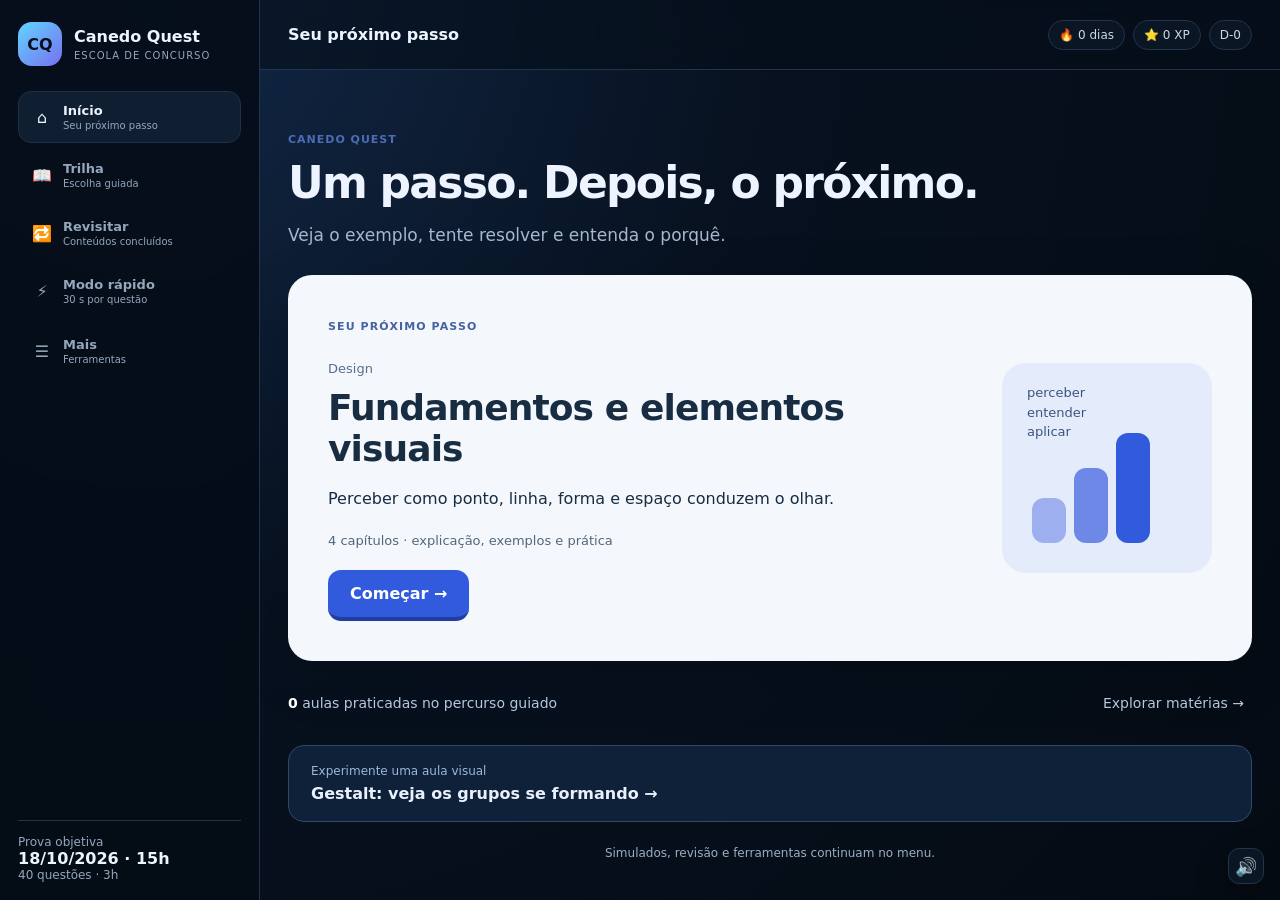
==== commit 1bdd7f37: "Load mandatory learning route" ====
--- a/index.html
+++ b/index.html
@@ -1 +1 @@
-<!doctype html><html lang="pt-BR"><head><meta charset="utf-8"><meta name="viewport" content="width=device-width,initial-scale=1"><meta name="theme-color" content="#07111f"><meta name="mobile-web-app-capable" content="yes"><meta name="apple-mobile-web-app-capable" content="yes"><meta name="apple-mobile-web-app-status-bar-style" content="black-translucent"><meta name="apple-mobile-web-app-title" content="Canedo Quest"><link rel="manifest" href="manifest.webmanifest"><link rel="apple-touch-icon" href="icon-192.png"><title>Canedo Quest — Escola de Concurso</title><link rel="stylesheet" href="styles.css"><link rel="stylesheet" href="rapid.css"><link rel="stylesheet" href="visual.css"><link rel="stylesheet" href="lesson-visuals.css"><link rel="stylesheet" href="learning-labs.css"><link rel="stylesheet" href="guided-study.css"><link rel="stylesheet" href="chapter-study.css"></head><body><div class="loading">Carregando Canedo Quest…</div><script src="state-validation.js"></script><script src="app.js"></script><script src="visual-questions.js"></script><script src="content-boost.js"></script><script src="curriculum.js"></script><script src="module-map.js"></script><script src="lesson-visuals.js"></script><script src="lesson-visuals-expanded.js"></script><script src="learning-labs.js"></script><script src="pwa.js"></script><script src="rapid.js"></script><script src="guided-visuals.js"></script><script src="guided-content.js"></script><script src="guided-study.js"></script><script src="chapter-content.js"></script><script src="chapter-study.js"></script></body></html>+<!doctype html><html lang="pt-BR"><head><meta charset="utf-8"><meta name="viewport" content="width=device-width,initial-scale=1"><meta name="theme-color" content="#07111f"><meta name="mobile-web-app-capable" content="yes"><meta name="apple-mobile-web-app-capable" content="yes"><meta name="apple-mobile-web-app-status-bar-style" content="black-translucent"><meta name="apple-mobile-web-app-title" content="Canedo Quest"><link rel="manifest" href="manifest.webmanifest"><link rel="apple-touch-icon" href="icon-192.png"><title>Canedo Quest — Escola de Concurso</title><link rel="stylesheet" href="styles.css"><link rel="stylesheet" href="rapid.css"><link rel="stylesheet" href="visual.css"><link rel="stylesheet" href="lesson-visuals.css"><link rel="stylesheet" href="study-depth.css"><link rel="stylesheet" href="route-learning.css"><link rel="stylesheet" href="learning-labs.css"><link rel="stylesheet" href="guided-study.css"><link rel="stylesheet" href="chapter-study.css"></head><body><div class="loading">Carregando Canedo Quest…</div><script src="state-validation.js"></script><script src="app.js"></script><script src="visual-questions.js"></script><script src="content-boost.js"></script><script src="curriculum.js"></script><script src="module-map.js"></script><script src="lesson-visuals.js"></script><script src="lesson-visuals-expanded.js"></script><script src="study-depth.js"></script><script src="route-learning.js"></script><script src="learning-labs.js"></script><script src="pwa.js"></script><script src="rapid.js"></script><script src="guided-visuals.js"></script><script src="guided-content.js"></script><script src="guided-study.js"></script><script src="chapter-content.js"></script><script src="chapter-study.js"></script></body></html>
--- a/study-depth.css
+++ b/study-depth.css
@@ -0,0 +1 @@
+.study-depth-card{margin:22px 0;padding:24px;border:1px solid #d7dee8;border-radius:20px;background:#fff;box-shadow:0 8px 24px rgba(15,23,42,.05)}.study-depth-card .eyebrow{font-size:11px;letter-spacing:.08em;font-weight:800;color:#64748b}.study-depth-card h2{margin:8px 0 18px;font-size:clamp(24px,3vw,32px);line-height:1.15}.study-depth-text{max-width:900px;font-size:17px;line-height:1.78;color:#334155}.study-depth-text p{margin:0 0 16px}.study-depth-memorize{margin-top:22px;padding:18px 20px;border-radius:16px;background:#f4f8fc;border:1px solid #dbe5ef}.study-depth-memorize h3{margin:0 0 10px;font-size:17px}.study-depth-memorize ul{margin:0;padding-left:22px;color:#334155}.study-depth-memorize li{margin:8px 0;line-height:1.55}.study-depth-rule{margin-top:16px;padding:15px 17px;border-left:4px solid #64748b;background:#f8fafc;color:#475569;line-height:1.6;border-radius:8px}.study-depth-rule strong{color:#1f2937}@media(max-width:700px){.study-depth-card{padding:18px 15px;border-radius:16px}.study-depth-text{font-size:16px;line-height:1.68}.study-depth-memorize{padding:15px}.study-depth-rule{padding:13px 14px}}
--- a/route-learning.css
+++ b/route-learning.css
@@ -0,0 +1 @@
+.route-head{display:flex;justify-content:space-between;gap:24px;align-items:center;margin-bottom:18px}.route-head h1{margin:7px 0 8px}.route-head p{margin:0;max-width:780px;color:#64748b}.route-count{min-width:150px;text-align:center;padding:16px;border:1px solid #dbe3ee;border-radius:16px;background:#f8fafc}.route-count strong{display:block;font-size:30px;color:#111827}.route-count span{font-size:12px;color:#64748b}.route-options{display:grid;grid-template-columns:repeat(3,minmax(0,1fr));gap:16px}.route-choice{padding:20px;display:flex;flex-direction:column;min-height:320px}.route-choice-head{display:flex;gap:12px;align-items:center}.route-choice-head h2{margin:2px 0 0;font-size:21px}.route-icon{width:48px;height:48px;display:grid;place-items:center;border-radius:14px;background:#eef3f8;font-size:25px}.route-module{display:flex;gap:12px;margin:22px 0 18px;padding:14px;border-radius:15px;background:#f8fafc;border:1px solid #e2e8f0}.route-module p{margin:4px 0;color:#1f2937;font-weight:750;line-height:1.35}.route-module small{display:block;color:#64748b;line-height:1.45}.route-number{width:32px;height:32px;border-radius:10px;display:grid;place-items:center;background:#111827;color:#fff;font-weight:800;flex:0 0 auto}.route-progress{margin-top:auto}.route-progress>div:first-child{display:flex;justify-content:space-between;color:#64748b;font-size:12px;margin-bottom:6px}.route-choice .btn{margin-top:15px;width:100%}.route-method{margin-top:18px}.route-method h2{margin:5px 0 16px}.method-steps{display:grid;grid-template-columns:repeat(4,1fr);gap:10px}.method-steps div{padding:13px;border:1px solid #e2e8f0;border-radius:14px;background:#fff;display:flex;gap:10px;align-items:flex-start}.method-steps b{width:26px;height:26px;border-radius:8px;background:#111827;color:#fff;display:grid;place-items:center;font-size:12px;flex:0 0 auto}.method-steps span{font-size:13px;line-height:1.45;color:#475569}.route-recall-gate{margin-top:20px;padding:20px;border:2px solid #dbeafe;background:linear-gradient(180deg,#fafdff,#f4f8fc)}.route-recall-gate h2{margin:5px 0 8px}.route-recall-gate p{margin:0 0 13px;color:#475569;line-height:1.6}.recall-gate-status{padding:10px 12px;border-radius:10px;background:#fff;border:1px solid #e2e8f0;color:#64748b;margin-bottom:12px;font-size:13px}.route-complete{padding:34px;text-align:center}.route-complete h1{margin:8px 0}.route-complete p{max-width:650px;margin:0 auto 20px;color:#64748b;line-height:1.6}.route-complete-stat{display:inline-flex;flex-direction:column;padding:16px 24px;border:1px solid #dbe3ee;border-radius:16px;background:#f8fafc;margin-bottom:18px}.route-complete-stat strong{font-size:36px;color:#111827}.route-complete-stat span{font-size:12px;color:#64748b}.revisit-priority{margin-bottom:18px}.revisit-all{padding:22px}.revisit-subject{margin-top:24px}.revisit-subject h3{margin:0 0 10px}.revisit-list{display:grid;grid-template-columns:repeat(2,minmax(0,1fr));gap:8px}.revisit-module{display:flex;align-items:center;gap:10px;text-align:left;padding:12px;border:1px solid #e2e8f0;border-radius:13px;background:#fff;cursor:pointer}.revisit-module:hover{border-color:#cbd5e1;background:#f8fafc}.revisit-module>span{font-size:20px}.revisit-module>div{min-width:0;flex:1}.revisit-module strong{display:block;color:#1f2937}.revisit-module small{display:block;color:#64748b;overflow:hidden;text-overflow:ellipsis;white-space:nowrap}.revisit-module b{color:#64748b}@media(max-width:900px){.route-options{grid-template-columns:1fr}.method-steps{grid-template-columns:repeat(2,1fr)}}@media(max-width:700px){.route-head{align-items:flex-start;flex-direction:column}.route-count{width:100%}.route-choice{min-height:0}.method-steps{grid-template-columns:1fr}.revisit-list{grid-template-columns:1fr}.route-complete{padding:24px 16px}}
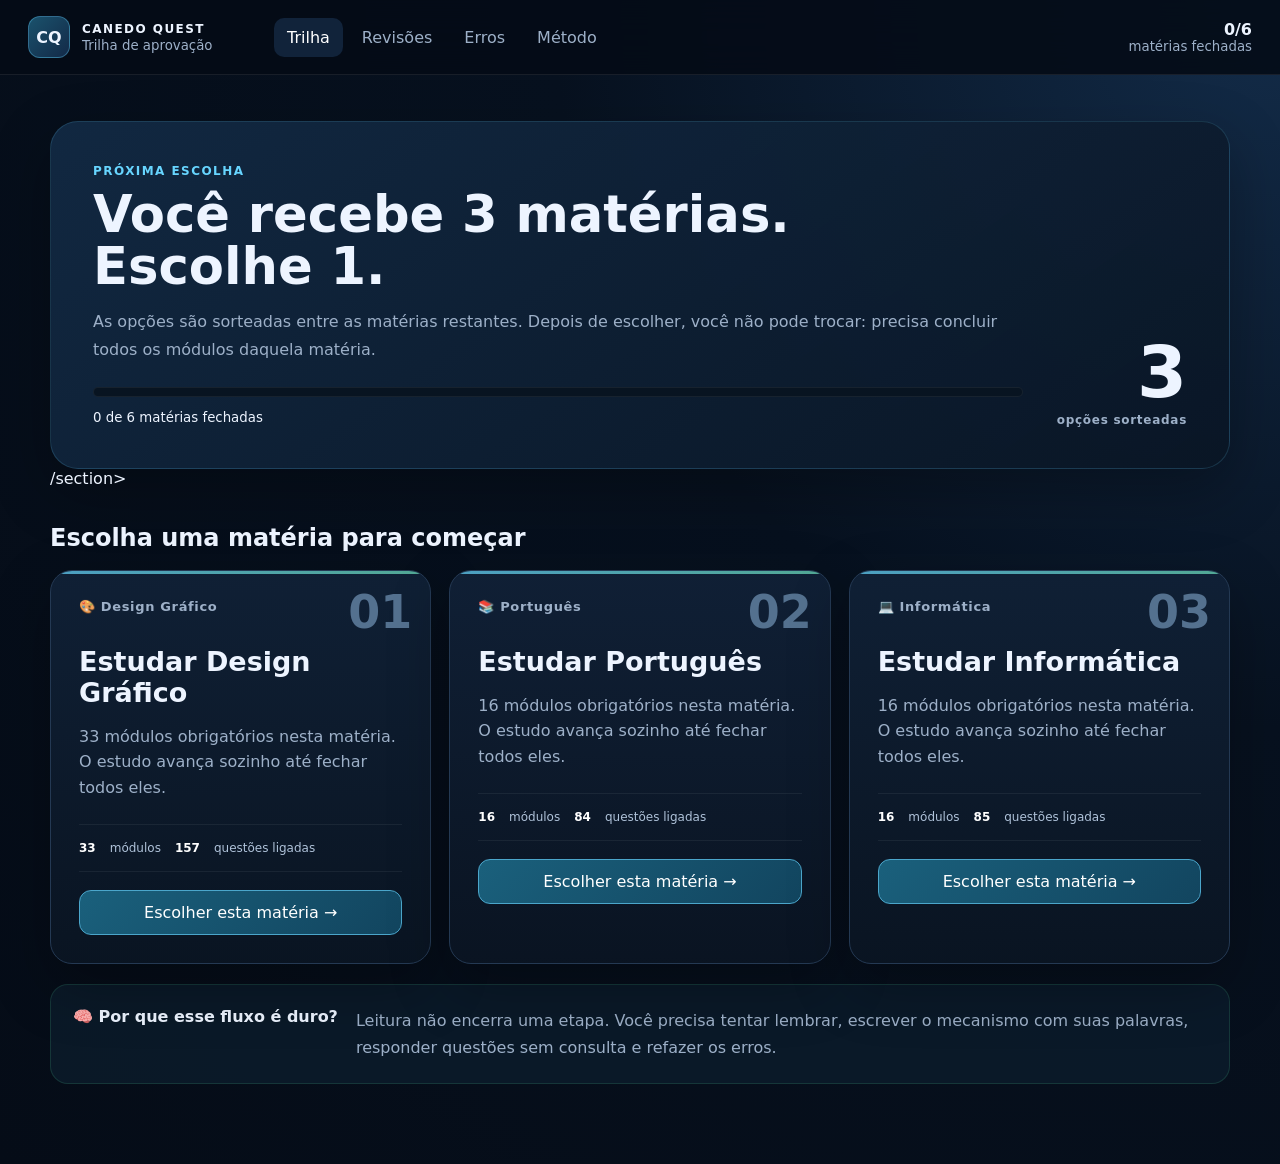
==== commit 13e4d1de: "feat: wire mandatory subject study flow" ====
--- a/index.html
+++ b/index.html
@@ -1 +1 @@
-<!doctype html><html lang="pt-BR"><head><meta charset="utf-8"><meta name="viewport" content="width=device-width,initial-scale=1"><meta name="theme-color" content="#07111f"><meta name="mobile-web-app-capable" content="yes"><meta name="apple-mobile-web-app-capable" content="yes"><meta name="apple-mobile-web-app-status-bar-style" content="black-translucent"><meta name="apple-mobile-web-app-title" content="Canedo Quest"><link rel="manifest" href="manifest.webmanifest"><link rel="apple-touch-icon" href="icon-192.png"><title>Canedo Quest — Escola de Concurso</title><link rel="stylesheet" href="styles.css"><link rel="stylesheet" href="rapid.css"><link rel="stylesheet" href="visual.css"><link rel="stylesheet" href="lesson-visuals.css"><link rel="stylesheet" href="study-depth.css"><link rel="stylesheet" href="route-learning.css"><link rel="stylesheet" href="learning-labs.css"><link rel="stylesheet" href="guided-study.css"><link rel="stylesheet" href="chapter-study.css"></head><body><div class="loading">Carregando Canedo Quest…</div><script src="state-validation.js"></script><script src="app.js"></script><script src="visual-questions.js"></script><script src="content-boost.js"></script><script src="curriculum.js"></script><script src="module-map.js"></script><script src="lesson-visuals.js"></script><script src="lesson-visuals-expanded.js"></script><script src="study-depth.js"></script><script src="route-learning.js"></script><script src="learning-labs.js"></script><script src="pwa.js"></script><script src="rapid.js"></script><script src="guided-visuals.js"></script><script src="guided-content.js"></script><script src="guided-study.js"></script><script src="chapter-content.js"></script><script src="chapter-study.js"></script></body></html>+<!doctype html><html lang="pt-BR"><head><meta charset="utf-8"><meta name="viewport" content="width=device-width,initial-scale=1"><meta name="theme-color" content="#07111f"><meta name="mobile-web-app-capable" content="yes"><meta name="apple-mobile-web-app-capable" content="yes"><meta name="apple-mobile-web-app-status-bar-style" content="black-translucent"><meta name="apple-mobile-web-app-title" content="Canedo Quest"><link rel="manifest" href="manifest.webmanifest"><link rel="apple-touch-icon" href="icon-192.png"><title>Canedo Quest — Trilha obrigatória de concurso</title><link rel="stylesheet" href="styles.css"><link rel="stylesheet" href="rapid.css"><link rel="stylesheet" href="visual.css"><link rel="stylesheet" href="lesson-visuals.css"><link rel="stylesheet" href="study-depth.css"><link rel="stylesheet" href="route-learning.css"><link rel="stylesheet" href="learning-labs.css"><link rel="stylesheet" href="guided-study.css"><link rel="stylesheet" href="chapter-study.css"><link rel="stylesheet" href="forced-subject.css"></head><body><div class="loading">Carregando Canedo Quest…</div><script src="state-validation.js"></script><script src="app.js"></script><script src="visual-questions.js"></script><script src="content-boost.js"></script><script src="curriculum.js"></script><script src="module-map.js"></script><script src="lesson-visuals.js"></script><script src="lesson-visuals-expanded.js"></script><script src="study-depth.js"></script><script src="route-learning.js"></script><script src="learning-labs.js"></script><script src="pwa.js"></script><script src="rapid.js"></script><script src="guided-visuals.js"></script><script src="guided-content.js"></script><script src="guided-study.js"></script><script src="chapter-content.js"></script><script src="chapter-study.js"></script><script src="forced-subject.js"></script></body></html>
--- a/forced-subject.css
+++ b/forced-subject.css
@@ -0,0 +1,4 @@
+:root{--cq-bg:#07111f;--cq-panel:#0d1b2f;--cq-panel2:#11243d;--cq-line:#243953;--cq-text:#edf4ff;--cq-muted:#9db0c8;--cq-accent:#67d5ff;--cq-good:#53df9a;--cq-bad:#ff7385;--cq-shadow:0 22px 60px rgba(0,0,0,.28)}
+#cq-forced{min-height:100vh;background:radial-gradient(circle at top right,#132c49 0,#07111f 42%,#050c17 100%);color:var(--cq-text);font-family:Inter,ui-sans-serif,system-ui,-apple-system,BlinkMacSystemFont,"Segoe UI",sans-serif}#cq-forced *{box-sizing:border-box}#cq-forced button,#cq-forced textarea{font:inherit}.cq-header{position:sticky;top:0;z-index:10;display:flex;align-items:center;gap:26px;padding:16px 28px;border-bottom:1px solid rgba(255,255,255,.08);background:rgba(5,12,23,.9);backdrop-filter:blur(18px)}.cq-logo{display:flex;align-items:center;gap:12px;min-width:220px}.cq-logo>b{display:grid;place-items:center;width:42px;height:42px;border-radius:12px;background:linear-gradient(135deg,#1a526c,#132a48);border:1px solid rgba(103,213,255,.35);font-weight:900}.cq-logo span{display:grid;gap:2px}.cq-logo strong{letter-spacing:.12em;font-size:12px}.cq-logo small{color:var(--cq-muted)}.cq-header nav{display:flex;gap:6px;flex:1}.cq-header nav button{border:0;background:transparent;color:var(--cq-muted);padding:10px 13px;border-radius:10px;cursor:pointer}.cq-header nav button:hover,.cq-header nav button.on{background:#11233a;color:#fff}.cq-header nav em{display:inline-grid;place-items:center;min-width:19px;height:19px;padding:0 5px;margin-left:6px;border-radius:99px;background:var(--cq-bad);color:#fff;font-size:11px;font-style:normal}.cq-count{display:grid;text-align:right}.cq-count b{font-size:16px}.cq-count small{color:var(--cq-muted)}.cq-main{width:min(1180px,calc(100% - 36px));margin:0 auto;padding:46px 0 80px}.cq-hero{display:grid;grid-template-columns:1fr auto;gap:34px;align-items:end;padding:42px;border:1px solid rgba(103,213,255,.16);border-radius:28px;background:linear-gradient(145deg,rgba(19,43,70,.9),rgba(10,22,37,.94));box-shadow:var(--cq-shadow)}.cq-hero.compact{padding:34px}.cq-hero>div>span,.cq-card>span,.cq-gate>div>span,.cq-choice>div.cq-subject,.cq-completion>span{display:block;color:var(--cq-accent);font-size:12px;font-weight:800;letter-spacing:.12em}.cq-hero h1{margin:10px 0 12px;font-size:clamp(32px,4vw,56px);line-height:1.02;max-width:850px}.cq-hero p,.cq-card p,.cq-gate p,.cq-science p{color:var(--cq-muted);line-height:1.7}.cq-big{display:grid;justify-items:end;font-size:72px;line-height:.9;font-weight:900}.cq-big small{display:block;margin-top:10px;font-size:12px;color:var(--cq-muted);font-weight:700;letter-spacing:.06em;text-align:right}.cq-bar{height:10px;margin:24px 0 10px;border-radius:99px;background:#081421;overflow:hidden;border:1px solid rgba(255,255,255,.06)}.cq-bar b{display:block;height:100%;background:linear-gradient(90deg,#4fb6ff,#7af0c5);border-radius:inherit}.cq-section-title{margin:36px 0 18px}.cq-choice-grid{display:grid;grid-template-columns:repeat(3,1fr);gap:18px}.cq-choice{position:relative;padding:28px;border:1px solid var(--cq-line);border-radius:22px;background:linear-gradient(180deg,rgba(16,32,54,.96),rgba(10,20,34,.96));box-shadow:var(--cq-shadow);overflow:hidden}.cq-choice:before{content:"";position:absolute;inset:0 0 auto;height:3px;background:linear-gradient(90deg,#66d6ff,#6fe3bd);opacity:.7}.cq-num{position:absolute;right:18px;top:14px;color:#54718f;font-size:46px;font-weight:900}.cq-subject{font-size:13px!important;letter-spacing:.05em!important;color:var(--cq-muted)!important}.cq-choice h2{margin:32px 0 10px;font-size:27px}.cq-choice p{min-height:84px;color:var(--cq-muted);line-height:1.6}.cq-choice>div:last-of-type{display:flex;gap:14px;color:#afc2d9;font-size:12px;padding:16px 0;border-top:1px solid rgba(255,255,255,.06);border-bottom:1px solid rgba(255,255,255,.06)}.cq-choice>div:last-of-type b{color:#fff}.cq-btn{border:1px solid var(--cq-line);background:#0b182a;color:#dfeafa;padding:12px 16px;border-radius:12px;cursor:pointer;font-weight:800}.cq-btn:hover{border-color:#3e5b7a;transform:translateY(-1px)}.cq-btn.primary{background:linear-gradient(135deg,#1a607c,#12455f);border-color:#4ba6cb;color:#fff}.cq-choice .cq-btn{width:100%;margin-top:18px}.cq-gate{display:grid;grid-template-columns:auto 1fr;gap:24px;align-items:start;margin-top:18px;padding:30px;border:1px solid rgba(103,213,255,.17);border-radius:22px;background:rgba(12,27,46,.94);box-shadow:var(--cq-shadow)}.cq-gate-icon{display:grid;place-items:center;width:58px;height:58px;border-radius:18px;background:#132d49;font-size:25px}.cq-gate h2{margin:8px 0}.cq-science{display:flex;gap:18px;align-items:flex-start;margin-top:20px;padding:22px;border:1px solid rgba(83,223,154,.15);border-radius:18px;background:rgba(13,30,45,.76)}.cq-science>b{white-space:nowrap}.cq-science p{margin:0}.cq-session{display:grid;grid-template-columns:auto 1fr minmax(260px,430px);gap:18px;align-items:center;margin-bottom:18px}.cq-x{width:40px;height:40px;border-radius:12px;border:1px solid var(--cq-line);background:#0a1626;color:#9eb3ca;font-size:25px;cursor:pointer}.cq-session>div:nth-child(2){display:grid}.cq-session>div:nth-child(2) span{color:var(--cq-accent);font-size:12px}.cq-session>div:nth-child(2) strong{font-size:18px}.cq-session-progress{justify-self:end;width:100%}.cq-session-progress small{display:block;text-align:right;color:var(--cq-muted);margin-bottom:7px}.cq-session-progress i{display:block;height:6px;border-radius:99px;background:#081421;overflow:hidden}.cq-session-progress i b{display:block;height:100%;background:#67d5ff}.cq-card{padding:34px;border:1px solid var(--cq-line);border-radius:24px;background:linear-gradient(180deg,rgba(15,29,48,.98),rgba(9,19,33,.98));box-shadow:var(--cq-shadow)}.cq-card h1{font-size:38px;margin:10px 0 16px;line-height:1.08}.cq-card h2{margin:22px 0 12px}.cq-card:focus-within{border-color:#385677}.cq-options{display:grid;gap:10px;margin:26px 0}.cq-option{display:grid;grid-template-columns:44px 1fr;gap:12px;align-items:center;width:100%;padding:15px;text-align:left;border:1px solid var(--cq-line);background:#0a1728;color:#eef5ff;border-radius:14px;cursor:pointer}.cq-option:hover:not(:disabled){border-color:#49739c;background:#0d2037}.cq-option>span{display:grid;place-items:center;width:34px;height:34px;border-radius:10px;background:#12263e;color:#a6c2dd;font-weight:900}.cq-option.ok{border-color:rgba(83,223,154,.65);background:rgba(29,86,68,.34)}.cq-option.bad{border-color:rgba(255,115,133,.65);background:rgba(96,28,40,.3)}.cq-feedback{margin-top:16px;padding:16px 18px;border-radius:14px;border:1px solid var(--cq-line);background:#0a1727}.cq-feedback.good{border-color:rgba(83,223,154,.45)}.cq-feedback.bad{border-color:rgba(255,115,133,.45)}.cq-feedback p{margin:.5rem 0 0}.cq-text p{color:#d2deed;line-height:1.8}.cq-recall{margin-top:26px;padding:20px;border-radius:18px;border:1px dashed #3c5877;background:#0b1a2d}.cq-recall label{display:block;font-weight:800;line-height:1.5}.cq-recall textarea{width:100%;min-height:150px;margin:14px 0;padding:15px;border:1px solid #2e4763;border-radius:14px;background:#071321;color:#fff;resize:vertical}.cq-recall small{display:block;margin-top:8px;color:var(--cq-muted)}.cq-recall .cq-btn{width:100%}.cq-review-group{margin-top:28px}.cq-review-group>h2{margin-bottom:12px}.cq-review-group article,.cq-error-list article{display:grid;grid-template-columns:1fr auto;gap:20px;align-items:center;padding:20px;border-bottom:1px solid rgba(255,255,255,.06);background:rgba(11,23,39,.72)}.cq-review-group article:first-child,.cq-error-list article:first-child{border-radius:16px 16px 0 0}.cq-review-group article:last-child,.cq-error-list article:last-child{border-radius:0 0 16px 16px}.cq-review-group article>div{display:grid;gap:5px}.cq-review-group article small,.cq-review-group article span{color:var(--cq-muted);line-height:1.5}.cq-error-list{display:grid;gap:12px}.cq-error-list article{border:1px solid var(--cq-line);border-radius:16px}.cq-error-list article:first-child,.cq-error-list article:last-child{border-radius:16px}.cq-error-list article>div{display:grid;gap:7px}.cq-error-list article h3{margin:0;font-size:18px}.cq-method{display:grid;grid-template-columns:repeat(2,1fr);gap:16px;margin:20px 0}.cq-method article{padding:26px;border:1px solid var(--cq-line);border-radius:18px;background:#0c1c30}.cq-method article>b{color:var(--cq-accent);font-size:28px}.cq-method h2{margin:10px 0}.cq-method a{color:#8ce1ff}.cq-completion{width:min(760px,100%);margin:7vh auto;text-align:center;padding:52px 34px;border:1px solid rgba(83,223,154,.18);border-radius:30px;background:linear-gradient(180deg,rgba(15,34,48,.98),rgba(9,20,32,.98));box-shadow:var(--cq-shadow)}.cq-completion>div{margin:22px 0;font-size:76px;color:var(--cq-good)}.cq-completion h1{font-size:44px;margin:10px 0}.cq-completion p{color:var(--cq-muted);line-height:1.7}.cq-completion .cq-btn{margin:7px}
+@media(max-width:900px){.cq-header{flex-wrap:wrap}.cq-logo{min-width:0}.cq-count{margin-left:auto}.cq-choice-grid{grid-template-columns:1fr}.cq-hero{grid-template-columns:1fr}.cq-big{justify-items:start;font-size:56px}.cq-session{grid-template-columns:auto 1fr}.cq-session-progress{grid-column:1/-1}.cq-method{grid-template-columns:1fr}}
+@media(max-width:560px){.cq-header{padding:13px 15px}.cq-header nav{order:3;width:100%;overflow:auto}.cq-header nav button{white-space:nowrap}.cq-main{width:min(100% - 24px,1180px);padding:25px 0 55px}.cq-hero,.cq-card,.cq-gate,.cq-completion{padding:22px}.cq-hero h1{font-size:34px}.cq-card h1{font-size:30px}.cq-session{gap:11px}.cq-session>div:nth-child(2) strong{font-size:15px}.cq-review-group article,.cq-error-list article{grid-template-columns:1fr}.cq-science{display:grid}.cq-logo strong{font-size:11px}}
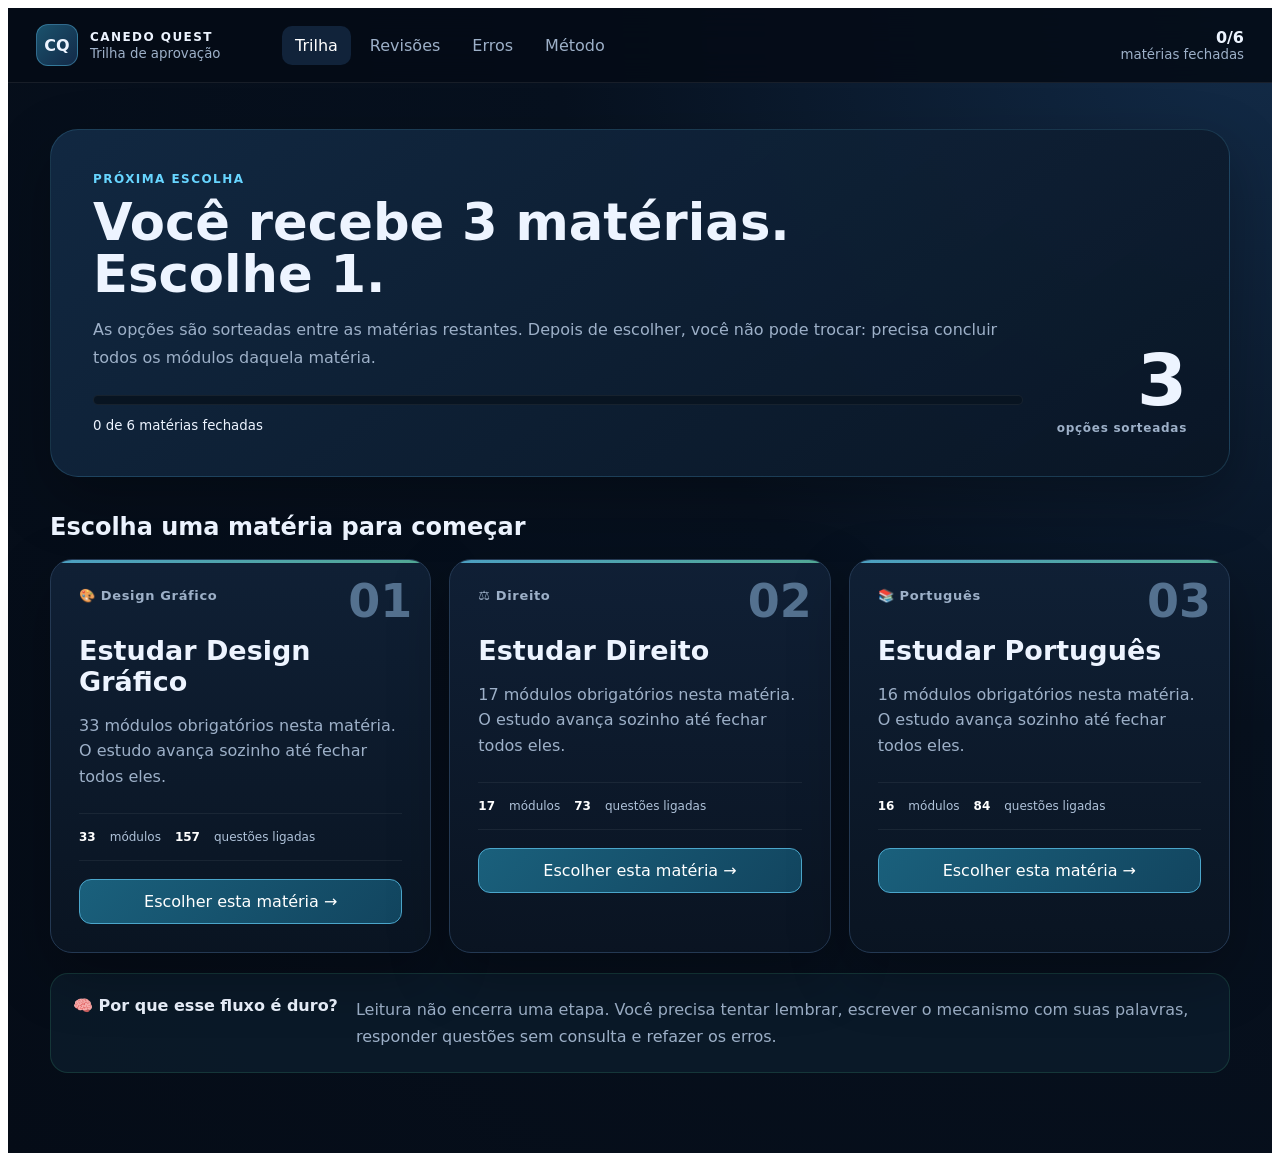
==== commit 61e9f8ae: "fix: load only the new mandatory study experience" ====
--- a/index.html
+++ b/index.html
@@ -1 +1 @@
-<!doctype html><html lang="pt-BR"><head><meta charset="utf-8"><meta name="viewport" content="width=device-width,initial-scale=1"><meta name="theme-color" content="#07111f"><meta name="mobile-web-app-capable" content="yes"><meta name="apple-mobile-web-app-capable" content="yes"><meta name="apple-mobile-web-app-status-bar-style" content="black-translucent"><meta name="apple-mobile-web-app-title" content="Canedo Quest"><link rel="manifest" href="manifest.webmanifest"><link rel="apple-touch-icon" href="icon-192.png"><title>Canedo Quest — Trilha obrigatória de concurso</title><link rel="stylesheet" href="styles.css"><link rel="stylesheet" href="rapid.css"><link rel="stylesheet" href="visual.css"><link rel="stylesheet" href="lesson-visuals.css"><link rel="stylesheet" href="study-depth.css"><link rel="stylesheet" href="route-learning.css"><link rel="stylesheet" href="learning-labs.css"><link rel="stylesheet" href="guided-study.css"><link rel="stylesheet" href="chapter-study.css"><link rel="stylesheet" href="forced-subject.css"></head><body><div class="loading">Carregando Canedo Quest…</div><script src="state-validation.js"></script><script src="app.js"></script><script src="visual-questions.js"></script><script src="content-boost.js"></script><script src="curriculum.js"></script><script src="module-map.js"></script><script src="lesson-visuals.js"></script><script src="lesson-visuals-expanded.js"></script><script src="study-depth.js"></script><script src="route-learning.js"></script><script src="learning-labs.js"></script><script src="pwa.js"></script><script src="rapid.js"></script><script src="guided-visuals.js"></script><script src="guided-content.js"></script><script src="guided-study.js"></script><script src="chapter-content.js"></script><script src="chapter-study.js"></script><script src="forced-subject.js"></script></body></html>+<!doctype html><html lang="pt-BR"><head><meta charset="utf-8"><meta name="viewport" content="width=device-width,initial-scale=1"><meta name="theme-color" content="#07111f"><meta name="mobile-web-app-capable" content="yes"><meta name="apple-mobile-web-app-capable" content="yes"><meta name="apple-mobile-web-app-status-bar-style" content="black-translucent"><meta name="apple-mobile-web-app-title" content="Canedo Quest"><link rel="manifest" href="manifest.webmanifest"><link rel="apple-touch-icon" href="icon-192.png"><title>Canedo Quest — Trilha de aprovação</title><link rel="stylesheet" href="forced-subject.css?v=11"></head><body><div class="loading">Carregando sua trilha…</div><script src="state-validation.js"></script><script src="app.js"></script><script src="visual-questions.js"></script><script src="content-boost.js"></script><script src="curriculum.js"></script><script src="module-map.js"></script><script src="forced-subject.js?v=11"></script><script src="cq-boot.js?v=11"></script></body></html>
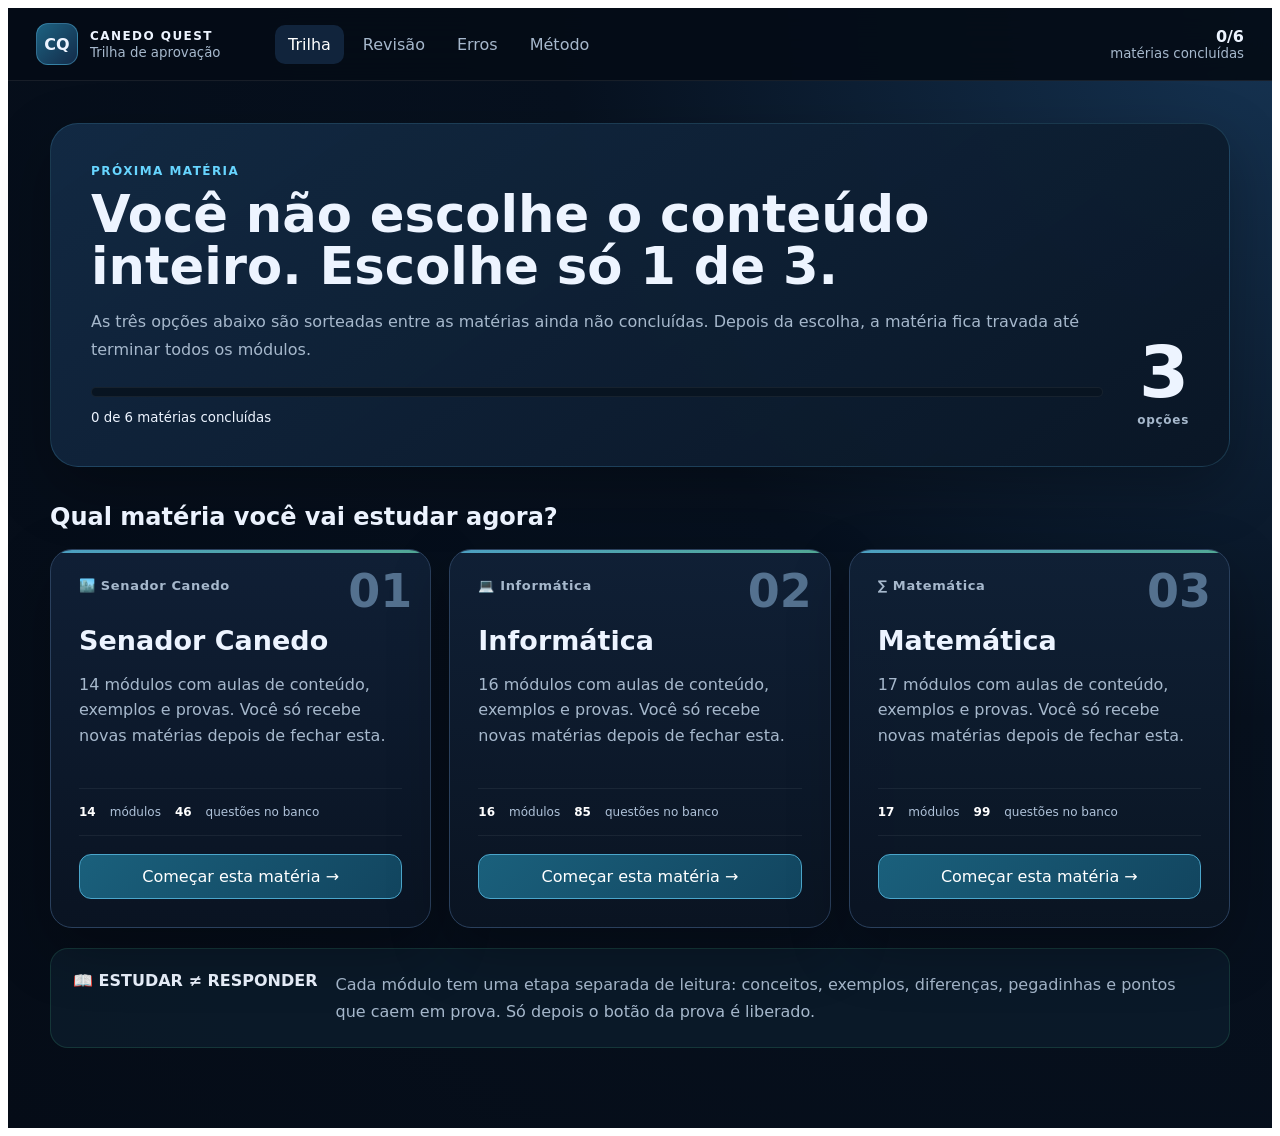
==== commit d677a8cf: "Point entry page to separated study and test flow" ====
--- a/index.html
+++ b/index.html
@@ -1 +1 @@
-<!doctype html><html lang="pt-BR"><head><meta charset="utf-8"><meta name="viewport" content="width=device-width,initial-scale=1"><meta name="theme-color" content="#07111f"><meta name="mobile-web-app-capable" content="yes"><meta name="apple-mobile-web-app-capable" content="yes"><meta name="apple-mobile-web-app-status-bar-style" content="black-translucent"><meta name="apple-mobile-web-app-title" content="Canedo Quest"><link rel="manifest" href="manifest.webmanifest"><link rel="apple-touch-icon" href="icon-192.png"><title>Canedo Quest — Trilha de aprovação</title><link rel="stylesheet" href="forced-subject.css?v=11"></head><body><div class="loading">Carregando sua trilha…</div><script src="state-validation.js"></script><script src="app.js"></script><script src="visual-questions.js"></script><script src="content-boost.js"></script><script src="curriculum.js"></script><script src="module-map.js"></script><script src="forced-subject.js?v=11"></script><script src="cq-boot.js?v=11"></script></body></html>+<!doctype html><html lang="pt-BR"><head><meta charset="utf-8"><meta name="viewport" content="width=device-width,initial-scale=1"><meta name="theme-color" content="#07111f"><meta name="mobile-web-app-capable" content="yes"><meta name="apple-mobile-web-app-capable" content="yes"><meta name="apple-mobile-web-app-status-bar-style" content="black-translucent"><meta name="apple-mobile-web-app-title" content="Canedo Quest"><link rel="manifest" href="manifest.webmanifest"><link rel="apple-touch-icon" href="icon-192.png"><title>Canedo Quest — Trilha de aprovação</title><link rel="stylesheet" href="forced-subject.css?v=20"></head><body><script>(function(){try{var u=new URL(location.href);if(u.searchParams.get("fresh")==="1"){u.searchParams.set("v","20");location.replace(u.href.replace("fresh=1","v=20"));}}catch(e){}})();</script><div class="loading">Carregando sua trilha…</div><script src="state-validation.js"></script><script src="app.js"></script><script src="visual-questions.js"></script><script src="content-boost.js"></script><script src="curriculum.js"></script><script src="module-map.js"></script><script src="forced-subject.js?v=20"></script><script src="cq-boot.js?v=20"></script></body></html>
--- a/forced-subject.css
+++ b/forced-subject.css
@@ -1,4 +1,35 @@
-:root{--cq-bg:#07111f;--cq-panel:#0d1b2f;--cq-panel2:#11243d;--cq-line:#243953;--cq-text:#edf4ff;--cq-muted:#9db0c8;--cq-accent:#67d5ff;--cq-good:#53df9a;--cq-bad:#ff7385;--cq-shadow:0 22px 60px rgba(0,0,0,.28)}
-#cq-forced{min-height:100vh;background:radial-gradient(circle at top right,#132c49 0,#07111f 42%,#050c17 100%);color:var(--cq-text);font-family:Inter,ui-sans-serif,system-ui,-apple-system,BlinkMacSystemFont,"Segoe UI",sans-serif}#cq-forced *{box-sizing:border-box}#cq-forced button,#cq-forced textarea{font:inherit}.cq-header{position:sticky;top:0;z-index:10;display:flex;align-items:center;gap:26px;padding:16px 28px;border-bottom:1px solid rgba(255,255,255,.08);background:rgba(5,12,23,.9);backdrop-filter:blur(18px)}.cq-logo{display:flex;align-items:center;gap:12px;min-width:220px}.cq-logo>b{display:grid;place-items:center;width:42px;height:42px;border-radius:12px;background:linear-gradient(135deg,#1a526c,#132a48);border:1px solid rgba(103,213,255,.35);font-weight:900}.cq-logo span{display:grid;gap:2px}.cq-logo strong{letter-spacing:.12em;font-size:12px}.cq-logo small{color:var(--cq-muted)}.cq-header nav{display:flex;gap:6px;flex:1}.cq-header nav button{border:0;background:transparent;color:var(--cq-muted);padding:10px 13px;border-radius:10px;cursor:pointer}.cq-header nav button:hover,.cq-header nav button.on{background:#11233a;color:#fff}.cq-header nav em{display:inline-grid;place-items:center;min-width:19px;height:19px;padding:0 5px;margin-left:6px;border-radius:99px;background:var(--cq-bad);color:#fff;font-size:11px;font-style:normal}.cq-count{display:grid;text-align:right}.cq-count b{font-size:16px}.cq-count small{color:var(--cq-muted)}.cq-main{width:min(1180px,calc(100% - 36px));margin:0 auto;padding:46px 0 80px}.cq-hero{display:grid;grid-template-columns:1fr auto;gap:34px;align-items:end;padding:42px;border:1px solid rgba(103,213,255,.16);border-radius:28px;background:linear-gradient(145deg,rgba(19,43,70,.9),rgba(10,22,37,.94));box-shadow:var(--cq-shadow)}.cq-hero.compact{padding:34px}.cq-hero>div>span,.cq-card>span,.cq-gate>div>span,.cq-choice>div.cq-subject,.cq-completion>span{display:block;color:var(--cq-accent);font-size:12px;font-weight:800;letter-spacing:.12em}.cq-hero h1{margin:10px 0 12px;font-size:clamp(32px,4vw,56px);line-height:1.02;max-width:850px}.cq-hero p,.cq-card p,.cq-gate p,.cq-science p{color:var(--cq-muted);line-height:1.7}.cq-big{display:grid;justify-items:end;font-size:72px;line-height:.9;font-weight:900}.cq-big small{display:block;margin-top:10px;font-size:12px;color:var(--cq-muted);font-weight:700;letter-spacing:.06em;text-align:right}.cq-bar{height:10px;margin:24px 0 10px;border-radius:99px;background:#081421;overflow:hidden;border:1px solid rgba(255,255,255,.06)}.cq-bar b{display:block;height:100%;background:linear-gradient(90deg,#4fb6ff,#7af0c5);border-radius:inherit}.cq-section-title{margin:36px 0 18px}.cq-choice-grid{display:grid;grid-template-columns:repeat(3,1fr);gap:18px}.cq-choice{position:relative;padding:28px;border:1px solid var(--cq-line);border-radius:22px;background:linear-gradient(180deg,rgba(16,32,54,.96),rgba(10,20,34,.96));box-shadow:var(--cq-shadow);overflow:hidden}.cq-choice:before{content:"";position:absolute;inset:0 0 auto;height:3px;background:linear-gradient(90deg,#66d6ff,#6fe3bd);opacity:.7}.cq-num{position:absolute;right:18px;top:14px;color:#54718f;font-size:46px;font-weight:900}.cq-subject{font-size:13px!important;letter-spacing:.05em!important;color:var(--cq-muted)!important}.cq-choice h2{margin:32px 0 10px;font-size:27px}.cq-choice p{min-height:84px;color:var(--cq-muted);line-height:1.6}.cq-choice>div:last-of-type{display:flex;gap:14px;color:#afc2d9;font-size:12px;padding:16px 0;border-top:1px solid rgba(255,255,255,.06);border-bottom:1px solid rgba(255,255,255,.06)}.cq-choice>div:last-of-type b{color:#fff}.cq-btn{border:1px solid var(--cq-line);background:#0b182a;color:#dfeafa;padding:12px 16px;border-radius:12px;cursor:pointer;font-weight:800}.cq-btn:hover{border-color:#3e5b7a;transform:translateY(-1px)}.cq-btn.primary{background:linear-gradient(135deg,#1a607c,#12455f);border-color:#4ba6cb;color:#fff}.cq-choice .cq-btn{width:100%;margin-top:18px}.cq-gate{display:grid;grid-template-columns:auto 1fr;gap:24px;align-items:start;margin-top:18px;padding:30px;border:1px solid rgba(103,213,255,.17);border-radius:22px;background:rgba(12,27,46,.94);box-shadow:var(--cq-shadow)}.cq-gate-icon{display:grid;place-items:center;width:58px;height:58px;border-radius:18px;background:#132d49;font-size:25px}.cq-gate h2{margin:8px 0}.cq-science{display:flex;gap:18px;align-items:flex-start;margin-top:20px;padding:22px;border:1px solid rgba(83,223,154,.15);border-radius:18px;background:rgba(13,30,45,.76)}.cq-science>b{white-space:nowrap}.cq-science p{margin:0}.cq-session{display:grid;grid-template-columns:auto 1fr minmax(260px,430px);gap:18px;align-items:center;margin-bottom:18px}.cq-x{width:40px;height:40px;border-radius:12px;border:1px solid var(--cq-line);background:#0a1626;color:#9eb3ca;font-size:25px;cursor:pointer}.cq-session>div:nth-child(2){display:grid}.cq-session>div:nth-child(2) span{color:var(--cq-accent);font-size:12px}.cq-session>div:nth-child(2) strong{font-size:18px}.cq-session-progress{justify-self:end;width:100%}.cq-session-progress small{display:block;text-align:right;color:var(--cq-muted);margin-bottom:7px}.cq-session-progress i{display:block;height:6px;border-radius:99px;background:#081421;overflow:hidden}.cq-session-progress i b{display:block;height:100%;background:#67d5ff}.cq-card{padding:34px;border:1px solid var(--cq-line);border-radius:24px;background:linear-gradient(180deg,rgba(15,29,48,.98),rgba(9,19,33,.98));box-shadow:var(--cq-shadow)}.cq-card h1{font-size:38px;margin:10px 0 16px;line-height:1.08}.cq-card h2{margin:22px 0 12px}.cq-card:focus-within{border-color:#385677}.cq-options{display:grid;gap:10px;margin:26px 0}.cq-option{display:grid;grid-template-columns:44px 1fr;gap:12px;align-items:center;width:100%;padding:15px;text-align:left;border:1px solid var(--cq-line);background:#0a1728;color:#eef5ff;border-radius:14px;cursor:pointer}.cq-option:hover:not(:disabled){border-color:#49739c;background:#0d2037}.cq-option>span{display:grid;place-items:center;width:34px;height:34px;border-radius:10px;background:#12263e;color:#a6c2dd;font-weight:900}.cq-option.ok{border-color:rgba(83,223,154,.65);background:rgba(29,86,68,.34)}.cq-option.bad{border-color:rgba(255,115,133,.65);background:rgba(96,28,40,.3)}.cq-feedback{margin-top:16px;padding:16px 18px;border-radius:14px;border:1px solid var(--cq-line);background:#0a1727}.cq-feedback.good{border-color:rgba(83,223,154,.45)}.cq-feedback.bad{border-color:rgba(255,115,133,.45)}.cq-feedback p{margin:.5rem 0 0}.cq-text p{color:#d2deed;line-height:1.8}.cq-recall{margin-top:26px;padding:20px;border-radius:18px;border:1px dashed #3c5877;background:#0b1a2d}.cq-recall label{display:block;font-weight:800;line-height:1.5}.cq-recall textarea{width:100%;min-height:150px;margin:14px 0;padding:15px;border:1px solid #2e4763;border-radius:14px;background:#071321;color:#fff;resize:vertical}.cq-recall small{display:block;margin-top:8px;color:var(--cq-muted)}.cq-recall .cq-btn{width:100%}.cq-review-group{margin-top:28px}.cq-review-group>h2{margin-bottom:12px}.cq-review-group article,.cq-error-list article{display:grid;grid-template-columns:1fr auto;gap:20px;align-items:center;padding:20px;border-bottom:1px solid rgba(255,255,255,.06);background:rgba(11,23,39,.72)}.cq-review-group article:first-child,.cq-error-list article:first-child{border-radius:16px 16px 0 0}.cq-review-group article:last-child,.cq-error-list article:last-child{border-radius:0 0 16px 16px}.cq-review-group article>div{display:grid;gap:5px}.cq-review-group article small,.cq-review-group article span{color:var(--cq-muted);line-height:1.5}.cq-error-list{display:grid;gap:12px}.cq-error-list article{border:1px solid var(--cq-line);border-radius:16px}.cq-error-list article:first-child,.cq-error-list article:last-child{border-radius:16px}.cq-error-list article>div{display:grid;gap:7px}.cq-error-list article h3{margin:0;font-size:18px}.cq-method{display:grid;grid-template-columns:repeat(2,1fr);gap:16px;margin:20px 0}.cq-method article{padding:26px;border:1px solid var(--cq-line);border-radius:18px;background:#0c1c30}.cq-method article>b{color:var(--cq-accent);font-size:28px}.cq-method h2{margin:10px 0}.cq-method a{color:#8ce1ff}.cq-completion{width:min(760px,100%);margin:7vh auto;text-align:center;padding:52px 34px;border:1px solid rgba(83,223,154,.18);border-radius:30px;background:linear-gradient(180deg,rgba(15,34,48,.98),rgba(9,20,32,.98));box-shadow:var(--cq-shadow)}.cq-completion>div{margin:22px 0;font-size:76px;color:var(--cq-good)}.cq-completion h1{font-size:44px;margin:10px 0}.cq-completion p{color:var(--cq-muted);line-height:1.7}.cq-completion .cq-btn{margin:7px}
-@media(max-width:900px){.cq-header{flex-wrap:wrap}.cq-logo{min-width:0}.cq-count{margin-left:auto}.cq-choice-grid{grid-template-columns:1fr}.cq-hero{grid-template-columns:1fr}.cq-big{justify-items:start;font-size:56px}.cq-session{grid-template-columns:auto 1fr}.cq-session-progress{grid-column:1/-1}.cq-method{grid-template-columns:1fr}}
-@media(max-width:560px){.cq-header{padding:13px 15px}.cq-header nav{order:3;width:100%;overflow:auto}.cq-header nav button{white-space:nowrap}.cq-main{width:min(100% - 24px,1180px);padding:25px 0 55px}.cq-hero,.cq-card,.cq-gate,.cq-completion{padding:22px}.cq-hero h1{font-size:34px}.cq-card h1{font-size:30px}.cq-session{gap:11px}.cq-session>div:nth-child(2) strong{font-size:15px}.cq-review-group article,.cq-error-list article{grid-template-columns:1fr}.cq-science{display:grid}.cq-logo strong{font-size:11px}}
+:root{
+  --cq-bg:#07111f;--cq-panel:#0d1b2f;--cq-panel2:#12233a;--cq-line:#2a405d;
+  --cq-text:#edf4ff;--cq-muted:#a6b8cc;--cq-accent:#67d5ff;--cq-good:#53df9a;
+  --cq-bad:#ff7385;--cq-paper:#f7f3ea;--cq-paperText:#202735;--cq-paperMuted:#647084;
+  --cq-shadow:0 22px 60px rgba(0,0,0,.28)
+}
+#cq-forced{min-height:100vh;background:radial-gradient(circle at top right,#163453 0,#07111f 42%,#050c17 100%);color:var(--cq-text);font-family:Inter,ui-sans-serif,system-ui,-apple-system,BlinkMacSystemFont,"Segoe UI",sans-serif}
+#cq-forced *{box-sizing:border-box}
+#cq-forced button,#cq-forced textarea{font:inherit}
+.cq-header{position:sticky;top:0;z-index:10;display:flex;align-items:center;gap:24px;padding:15px 28px;border-bottom:1px solid rgba(255,255,255,.08);background:rgba(5,12,23,.94);backdrop-filter:blur(18px)}
+.cq-logo{display:flex;align-items:center;gap:12px;min-width:215px}.cq-logo>b{display:grid;place-items:center;width:42px;height:42px;border-radius:12px;background:linear-gradient(135deg,#1d6281,#132b49);border:1px solid rgba(103,213,255,.35);font-weight:900}.cq-logo span{display:grid;gap:2px}.cq-logo strong{font-size:12px;letter-spacing:.12em}.cq-logo small{color:var(--cq-muted)}
+.cq-header nav{display:flex;gap:6px;flex:1}.cq-header nav button{border:0;background:transparent;color:var(--cq-muted);padding:10px 13px;border-radius:10px;cursor:pointer;font-weight:700}.cq-header nav button:hover,.cq-header nav button.on{background:#11243c;color:#fff}.cq-header nav em{display:inline-grid;place-items:center;min-width:19px;height:19px;padding:0 5px;margin-left:5px;border-radius:99px;background:var(--cq-bad);color:#fff;font-size:11px;font-style:normal}
+.cq-count{display:grid;text-align:right}.cq-count b{font-size:16px}.cq-count small{color:var(--cq-muted)}
+.cq-main{width:min(1180px,calc(100% - 36px));margin:0 auto;padding:42px 0 80px}
+.cq-hero{display:grid;grid-template-columns:1fr auto;gap:34px;align-items:end;padding:40px;border:1px solid rgba(103,213,255,.17);border-radius:28px;background:linear-gradient(145deg,rgba(19,43,70,.93),rgba(10,22,37,.96));box-shadow:var(--cq-shadow)}
+.cq-hero.compact{padding:32px}.cq-hero>div>span,.cq-card>span,.cq-gate>div>span,.cq-choice>div.cq-subject,.cq-completion>span{display:block;color:var(--cq-accent);font-size:12px;font-weight:800;letter-spacing:.12em}
+.cq-hero h1{margin:10px 0 12px;font-size:clamp(32px,4vw,56px);line-height:1.02;max-width:900px}.cq-hero p,.cq-card p,.cq-gate p,.cq-science p{color:var(--cq-muted);line-height:1.7}
+.cq-big{display:grid;justify-items:end;font-size:72px;line-height:.9;font-weight:900}.cq-big small{display:block;margin-top:10px;font-size:12px;color:var(--cq-muted);font-weight:700;letter-spacing:.06em;text-align:right}
+.cq-bar{height:10px;margin:24px 0 10px;border-radius:99px;background:#081421;overflow:hidden;border:1px solid rgba(255,255,255,.06)}.cq-bar b{display:block;height:100%;background:linear-gradient(90deg,#4fb6ff,#7af0c5);border-radius:inherit}
+.cq-section-title{margin:36px 0 18px}.cq-choice-grid{display:grid;grid-template-columns:repeat(3,1fr);gap:18px}.cq-choice{position:relative;padding:28px;border:1px solid var(--cq-line);border-radius:22px;background:linear-gradient(180deg,rgba(16,32,54,.97),rgba(10,20,34,.97));box-shadow:var(--cq-shadow);overflow:hidden}.cq-choice:before{content:"";position:absolute;inset:0 0 auto;height:3px;background:linear-gradient(90deg,#66d6ff,#6fe3bd);opacity:.7}.cq-num{position:absolute;right:18px;top:14px;color:#54718f;font-size:46px;font-weight:900}.cq-subject{font-size:13px!important;letter-spacing:.05em!important;color:var(--cq-muted)!important}.cq-choice h2{margin:32px 0 10px;font-size:27px}.cq-choice p{min-height:100px;color:var(--cq-muted);line-height:1.6}.cq-choice>div:last-of-type{display:flex;gap:14px;color:#afc2d9;font-size:12px;padding:16px 0;border-top:1px solid rgba(255,255,255,.06);border-bottom:1px solid rgba(255,255,255,.06)}.cq-choice>div:last-of-type b{color:#fff}
+.cq-btn{border:1px solid var(--cq-line);background:#0b182a;color:#dfeafa;padding:12px 16px;border-radius:12px;cursor:pointer;font-weight:800}.cq-btn:hover{border-color:#3e5b7a;transform:translateY(-1px)}.cq-btn.primary{background:linear-gradient(135deg,#1a607c,#12455f);border-color:#4ba6cb;color:#fff}
+.cq-choice .cq-btn{width:100%;margin-top:18px}.cq-gate{display:grid;grid-template-columns:auto 1fr;gap:24px;align-items:start;margin-top:18px;padding:30px;border:1px solid rgba(103,213,255,.17);border-radius:22px;background:rgba(12,27,46,.94);box-shadow:var(--cq-shadow)}.cq-gate-icon{display:grid;place-items:center;width:58px;height:58px;border-radius:18px;background:#132d49;font-size:25px}.cq-gate h2{margin:8px 0}
+.cq-science{display:flex;gap:18px;align-items:flex-start;margin-top:20px;padding:22px;border:1px solid rgba(83,223,154,.15);border-radius:18px;background:rgba(13,30,45,.76)}.cq-science>b{white-space:nowrap}.cq-science p{margin:0}
+.cq-session{display:grid;grid-template-columns:auto 1fr minmax(260px,430px);gap:18px;align-items:center;margin-bottom:18px}.cq-x{width:40px;height:40px;border-radius:12px;border:1px solid var(--cq-line);background:#0a1626;color:#9eb3ca;font-size:25px;cursor:pointer}.cq-session-title{display:grid}.cq-session-title span{color:var(--cq-accent);font-size:12px}.cq-session-title strong{font-size:18px}.cq-session-progress{justify-self:end;width:100%}.cq-session-progress small{display:block;text-align:right;color:var(--cq-muted);margin-bottom:7px}.cq-session-progress i{display:block;height:6px;border-radius:99px;background:#081421;overflow:hidden}.cq-session-progress i b{display:block;height:100%;background:#67d5ff}
+.cq-study-heading{display:grid;grid-template-columns:1fr auto;gap:30px;align-items:end;margin:12px 0 24px;padding:32px;border-radius:24px;background:rgba(13,28,46,.88);border:1px solid var(--cq-line)}.cq-study-heading span,.cq-test-head span{color:var(--cq-accent);font-size:12px;font-weight:900;letter-spacing:.12em}.cq-study-heading h1,.cq-test-head h1{margin:8px 0;font-size:42px;line-height:1.05}.cq-study-heading p,.cq-test-head p{color:var(--cq-muted);line-height:1.7;max-width:820px}.cq-study-meta{display:grid;grid-template-columns:auto auto;gap:4px 12px;align-items:end;text-align:right;border-left:1px solid var(--cq-line);padding-left:22px}.cq-study-meta b{font-size:28px}.cq-study-meta small{color:var(--cq-muted)}
+.cq-study-grid{display:grid;grid-template-columns:250px minmax(0,1fr);gap:20px;align-items:start}.cq-study-index{position:sticky;top:92px;padding:18px;border:1px solid var(--cq-line);border-radius:18px;background:rgba(9,20,34,.95)}.cq-study-index strong{display:block;margin-bottom:10px}.cq-study-index a{display:grid;grid-template-columns:32px 1fr;gap:9px;padding:9px 4px;color:#c9d7e7;text-decoration:none;border-radius:10px}.cq-study-index a:hover{background:#10233a}.cq-study-index a span{color:#6e87a2}.cq-study-index-note{margin-top:14px;padding-top:14px;border-top:1px solid rgba(255,255,255,.07);font-size:12px;color:var(--cq-muted);line-height:1.5}
+.cq-study-paper{background:var(--cq-paper);color:var(--cq-paperText);border-radius:24px;overflow:hidden;box-shadow:0 25px 70px rgba(0,0,0,.28)}.cq-study-block{padding:34px 38px;border-bottom:1px solid #e0d9ce}.cq-block-kicker{color:#7a8798;font-weight:900;letter-spacing:.1em;font-size:11px}.cq-study-block h2{margin:8px 0 18px;font-size:27px;line-height:1.15}.cq-study-block p{margin:0 0 14px;line-height:1.82;font-size:16px}.cq-study-block p:last-child{margin-bottom:0}
+.cq-study-callout{margin:0;padding:26px 32px;background:#edf6f1;border-top:1px solid #d9e7df}.cq-study-callout.warning{background:#fbf3e7}.cq-study-callout strong{display:block;margin-bottom:8px}.cq-study-callout p{margin:0;line-height:1.7}.cq-study-callout ul{margin:10px 0 0;padding-left:20px;line-height:1.7}
+.cq-study-finish{display:grid;grid-template-columns:1fr auto;gap:24px;align-items:center;padding:30px 32px;background:#e8eef6}.cq-study-finish span{font-size:11px;font-weight:900;letter-spacing:.1em;color:#66758a}.cq-study-finish h2{margin:5px 0}.cq-study-finish p{margin:0;color:#556274;line-height:1.6}
+.cq-test-head{padding:28px 4px 16px}.cq-test-count{display:inline-block;margin-top:10px;padding:8px 11px;border:1px solid var(--cq-line);border-radius:10px;color:#b7c9dd;font-weight:800;font-size:12px}.cq-test-card{padding:32px;border:1px solid var(--cq-line);border-radius:24px;background:linear-gradient(180deg,rgba(15,29,48,.98),rgba(9,19,33,.98));box-shadow:var(--cq-shadow)}.cq-question-label{color:var(--cq-muted);font-size:11px;font-weight:900;letter-spacing:.1em}.cq-test-card h2{font-size:30px;line-height:1.25;margin:10px 0 22px}.cq-options{display:grid;gap:11px}.cq-option{display:grid;grid-template-columns:42px 1fr;gap:12px;align-items:center;width:100%;padding:15px;text-align:left;border:1px solid var(--cq-line);background:#0a1728;color:#eef5ff;border-radius:14px;cursor:pointer}.cq-option:hover:not(:disabled){border-color:#4a739a;background:#0d2037}.cq-option>span{display:grid;place-items:center;width:33px;height:33px;border-radius:10px;background:#12263e;color:#a6c2dd;font-weight:900}.cq-option.ok{border-color:rgba(83,223,154,.65);background:rgba(29,86,68,.34)}.cq-option.bad{border-color:rgba(255,115,133,.65);background:rgba(96,28,40,.3)}.cq-feedback{margin-top:16px;padding:16px 18px;border-radius:14px;border:1px solid var(--cq-line);background:#0a1727}.cq-feedback.good{border-color:rgba(83,223,154,.45)}.cq-feedback.bad{border-color:rgba(255,115,133,.45)}.cq-feedback p{margin:.5rem 0 0;color:var(--cq-muted);line-height:1.7}.cq-next{width:100%;margin-top:14px}
+.cq-review-group{margin-top:28px}.cq-review-group>h2{margin-bottom:12px}.cq-review-group article,.cq-error-list article{display:grid;grid-template-columns:1fr auto;gap:20px;align-items:center;padding:20px;border-bottom:1px solid rgba(255,255,255,.06);background:rgba(11,23,39,.72)}.cq-review-group article:first-child{border-radius:16px 16px 0 0}.cq-review-group article:last-child{border-radius:0 0 16px 16px}.cq-review-group article>div{display:grid;gap:5px}.cq-review-group article small,.cq-review-group article span{color:var(--cq-muted);line-height:1.5}.cq-error-list{display:grid;gap:12px}.cq-error-list article{border:1px solid var(--cq-line);border-radius:16px}.cq-error-list article>div{display:grid;gap:7px}.cq-error-list article h3{margin:0;font-size:18px}
+.cq-method{display:grid;grid-template-columns:repeat(2,1fr);gap:16px;margin:20px 0}.cq-method article{padding:26px;border:1px solid var(--cq-line);border-radius:18px;background:#0c1c30}.cq-method article>b{color:var(--cq-accent);font-size:28px}.cq-method h2{margin:10px 0}.cq-method p{color:var(--cq-muted);line-height:1.7}
+.cq-completion{width:min(760px,100%);margin:7vh auto;text-align:center;padding:52px 34px;border:1px solid rgba(83,223,154,.18);border-radius:30px;background:linear-gradient(180deg,rgba(15,34,48,.98),rgba(9,20,32,.98));box-shadow:var(--cq-shadow)}.cq-completion>div{margin:22px 0;font-size:76px;color:var(--cq-good)}.cq-completion h1{font-size:44px;margin:10px 0}.cq-completion p{color:var(--cq-muted);line-height:1.7}.cq-completion .cq-btn{margin:7px}
+@media(max-width:900px){.cq-header{flex-wrap:wrap}.cq-logo{min-width:0}.cq-count{margin-left:auto}.cq-choice-grid{grid-template-columns:1fr}.cq-hero{grid-template-columns:1fr}.cq-big{justify-items:start;font-size:56px}.cq-study-grid{grid-template-columns:1fr}.cq-study-index{position:static;display:grid;grid-template-columns:repeat(2,1fr);gap:4px}.cq-study-index strong,.cq-study-index-note{grid-column:1/-1}.cq-study-heading,.cq-study-finish{grid-template-columns:1fr}.cq-study-meta{border-left:0;border-top:1px solid var(--cq-line);padding:14px 0 0;text-align:left;grid-template-columns:auto auto}.cq-method{grid-template-columns:1fr}}
+@media(max-width:560px){.cq-header{padding:13px 15px}.cq-header nav{order:3;width:100%;overflow:auto}.cq-header nav button{white-space:nowrap}.cq-main{width:min(100% - 24px,1180px);padding:25px 0 55px}.cq-hero,.cq-study-heading,.cq-test-card,.cq-completion{padding:22px}.cq-hero h1{font-size:34px}.cq-study-heading h1,.cq-test-head h1{font-size:32px}.cq-study-block{padding:26px 22px}.cq-study-finish{padding:24px 22px}.cq-study-index{grid-template-columns:1fr}.cq-review-group article,.cq-error-list article{grid-template-columns:1fr}.cq-science{display:grid}.cq-logo strong{font-size:11px}}
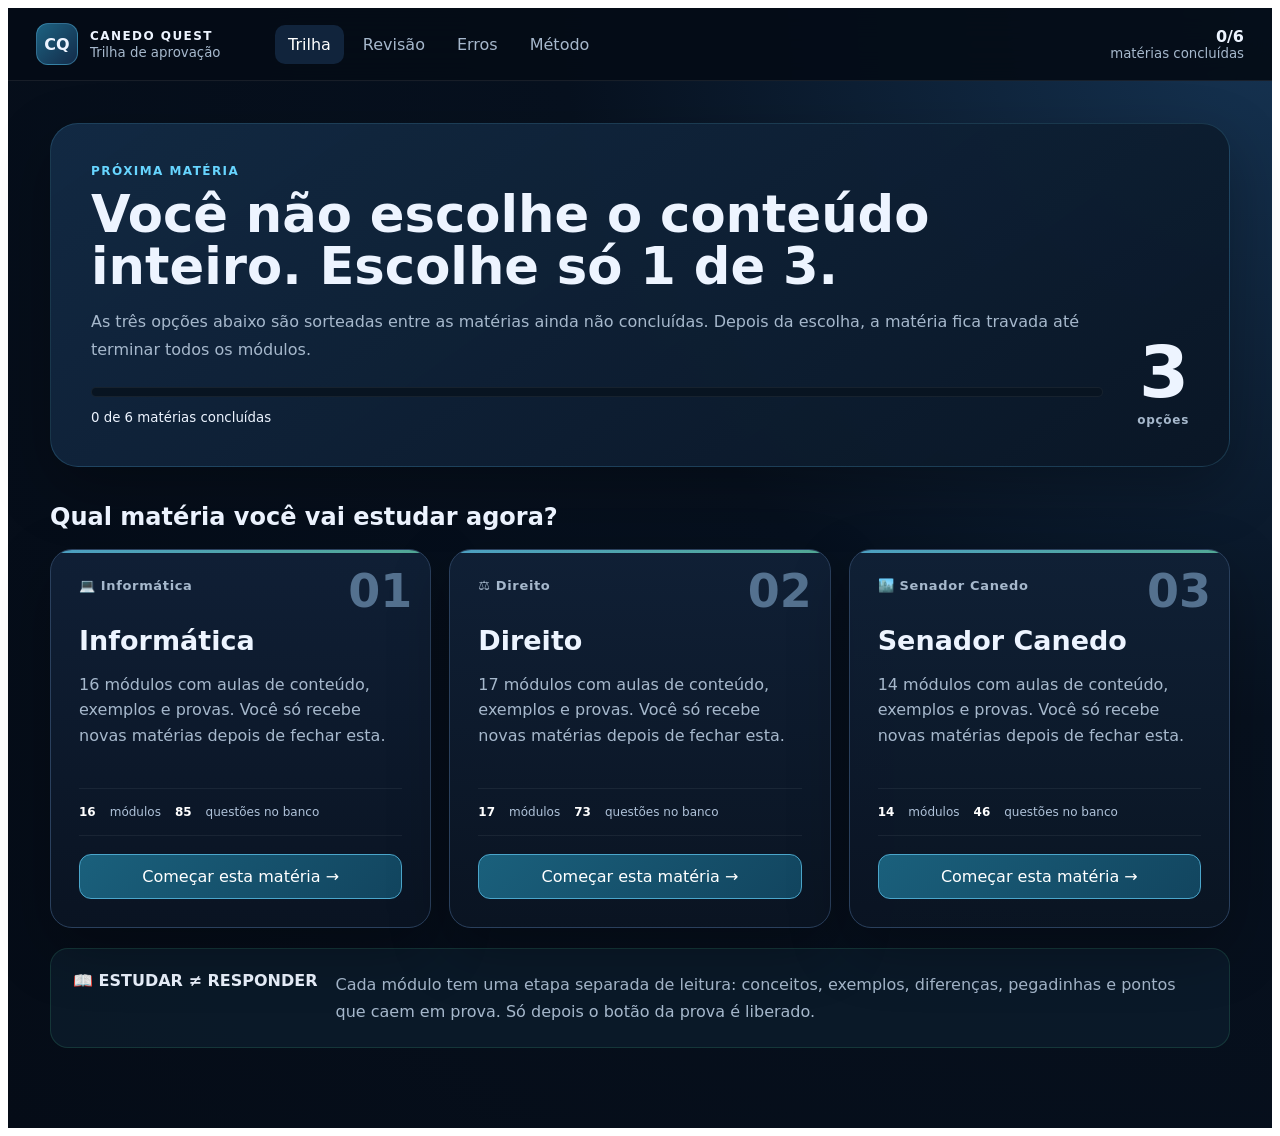
==== commit 25e3a8b0: "Load substantive study content in the guided curriculum" ====
--- a/index.html
+++ b/index.html
@@ -1 +1 @@
-<!doctype html><html lang="pt-BR"><head><meta charset="utf-8"><meta name="viewport" content="width=device-width,initial-scale=1"><meta name="theme-color" content="#07111f"><meta name="mobile-web-app-capable" content="yes"><meta name="apple-mobile-web-app-capable" content="yes"><meta name="apple-mobile-web-app-status-bar-style" content="black-translucent"><meta name="apple-mobile-web-app-title" content="Canedo Quest"><link rel="manifest" href="manifest.webmanifest"><link rel="apple-touch-icon" href="icon-192.png"><title>Canedo Quest — Trilha de aprovação</title><link rel="stylesheet" href="forced-subject.css?v=20"></head><body><script>(function(){try{var u=new URL(location.href);if(u.searchParams.get("fresh")==="1"){u.searchParams.set("v","20");location.replace(u.href.replace("fresh=1","v=20"));}}catch(e){}})();</script><div class="loading">Carregando sua trilha…</div><script src="state-validation.js"></script><script src="app.js"></script><script src="visual-questions.js"></script><script src="content-boost.js"></script><script src="curriculum.js"></script><script src="module-map.js"></script><script src="forced-subject.js?v=20"></script><script src="cq-boot.js?v=20"></script></body></html>+<!doctype html><html lang="pt-BR"><head><meta charset="utf-8"><meta name="viewport" content="width=device-width,initial-scale=1"><meta name="theme-color" content="#07111f"><meta name="mobile-web-app-capable" content="yes"><meta name="apple-mobile-web-app-capable" content="yes"><meta name="apple-mobile-web-app-status-bar-style" content="black-translucent"><meta name="apple-mobile-web-app-title" content="Canedo Quest"><link rel="manifest" href="manifest.webmanifest"><link rel="apple-touch-icon" href="icon-192.png"><title>Canedo Quest — Trilha de aprovação</title><link rel="stylesheet" href="forced-subject.css?v=20"></head><body><script>(function(){try{var u=new URL(location.href);if(u.searchParams.get("fresh")==="1"){u.searchParams.set("v","20");location.replace(u.href.replace("fresh=1","v=20"));}}catch(e){}})();</script><div class="loading">Carregando sua trilha…</div><script src="state-validation.js"></script><script src="app.js"></script><script src="study-depth.js"></script><script src="visual-questions.js"></script><script src="content-boost.js"></script><script src="curriculum.js"></script><script src="module-map.js"></script><script src="forced-subject.js?v=20"></script><script src="cq-boot.js?v=20"></script></body></html>
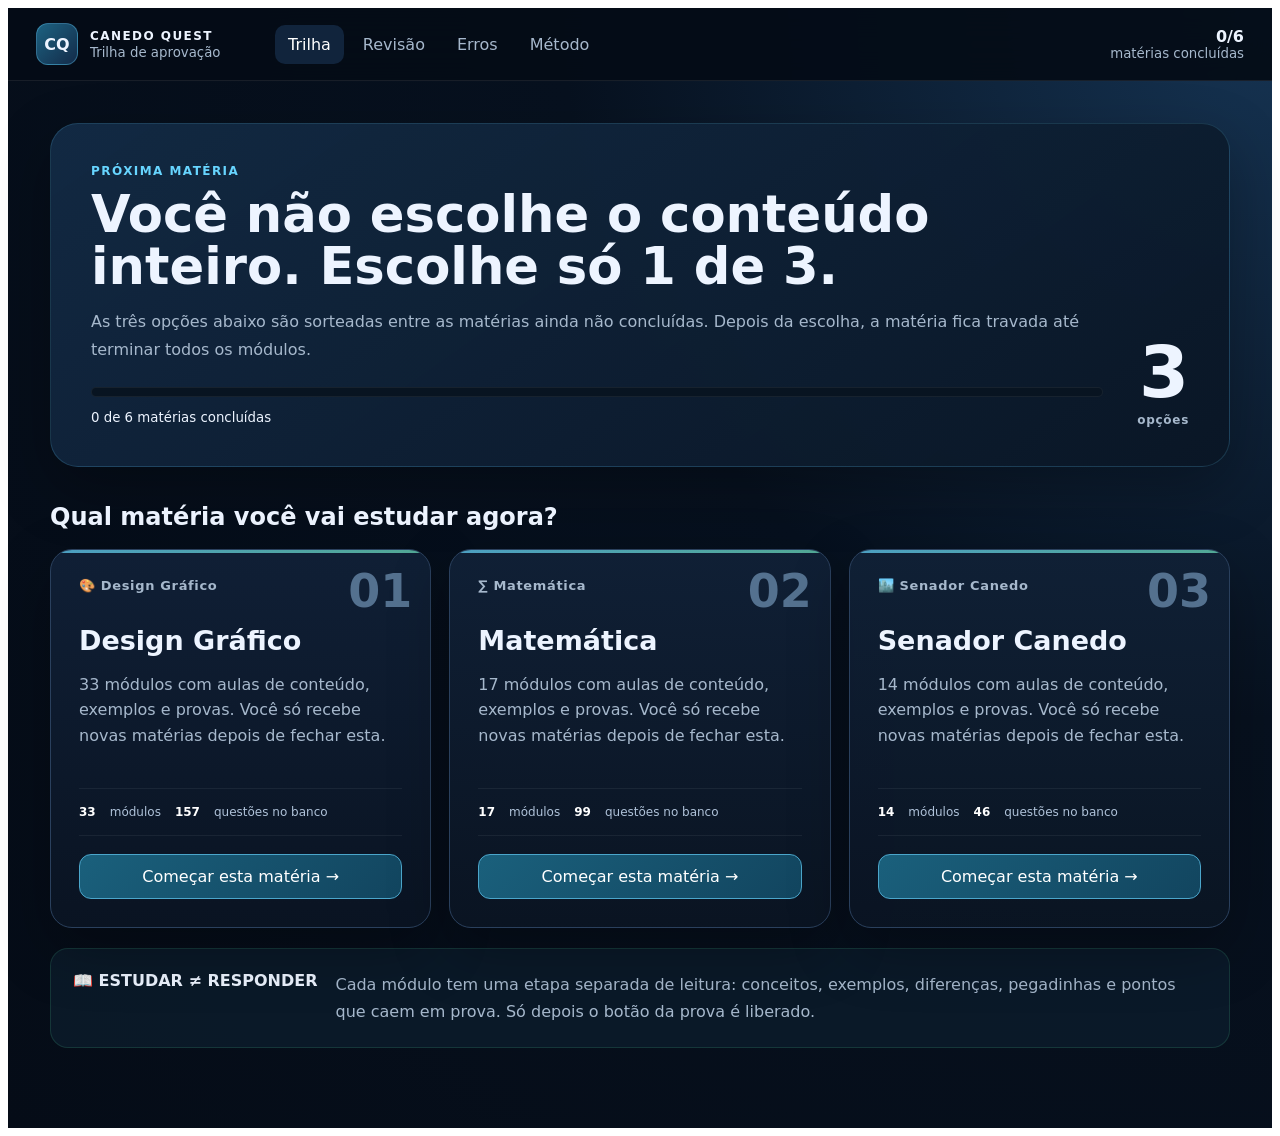
==== commit 6520d781: "Teach Portuguese concepts before assessment in the current subject trail" ====
--- a/index.html
+++ b/index.html
@@ -1 +1 @@
-<!doctype html><html lang="pt-BR"><head><meta charset="utf-8"><meta name="viewport" content="width=device-width,initial-scale=1"><meta name="theme-color" content="#07111f"><meta name="mobile-web-app-capable" content="yes"><meta name="apple-mobile-web-app-capable" content="yes"><meta name="apple-mobile-web-app-status-bar-style" content="black-translucent"><meta name="apple-mobile-web-app-title" content="Canedo Quest"><link rel="manifest" href="manifest.webmanifest"><link rel="apple-touch-icon" href="icon-192.png"><title>Canedo Quest — Trilha de aprovação</title><link rel="stylesheet" href="forced-subject.css?v=20"></head><body><script>(function(){try{var u=new URL(location.href);if(u.searchParams.get("fresh")==="1"){u.searchParams.set("v","20");location.replace(u.href.replace("fresh=1","v=20"));}}catch(e){}})();</script><div class="loading">Carregando sua trilha…</div><script src="state-validation.js"></script><script src="app.js"></script><script src="study-depth.js"></script><script src="visual-questions.js"></script><script src="content-boost.js"></script><script src="curriculum.js"></script><script src="module-map.js"></script><script src="forced-subject.js?v=20"></script><script src="cq-boot.js?v=20"></script></body></html>+<!doctype html><html lang="pt-BR"><head><meta charset="utf-8"><meta name="viewport" content="width=device-width,initial-scale=1"><meta name="theme-color" content="#07111f"><meta name="mobile-web-app-capable" content="yes"><meta name="apple-mobile-web-app-capable" content="yes"><meta name="apple-mobile-web-app-status-bar-style" content="black-translucent"><meta name="apple-mobile-web-app-title" content="Canedo Quest"><link rel="manifest" href="manifest.webmanifest"><link rel="apple-touch-icon" href="icon-192.png"><title>Canedo Quest — Trilha de aprovação</title><link rel="stylesheet" href="forced-subject.css?v=21"></head><body><script>(function(){try{var u=new URL(location.href);if(u.searchParams.get("fresh")==="1"){u.searchParams.set("v","21");location.replace(u.href.replace("fresh=1","v=21"));}}catch(e){}})();</script><div class="loading">Carregando sua trilha…</div><script src="state-validation.js"></script><script src="app.js"></script><script src="study-depth.js"></script><script src="visual-questions.js"></script><script src="content-boost.js"></script><script src="curriculum.js"></script><script src="module-map.js"></script><script src="chapter-content.js"></script><script src="foundations.js"></script><script src="foundations-ui.js"></script><script src="forced-subject.js?v=21"></script><script src="cq-boot.js?v=21"></script></body></html>
--- a/forced-subject.css
+++ b/forced-subject.css
@@ -33,3 +33,13 @@
 .cq-completion{width:min(760px,100%);margin:7vh auto;text-align:center;padding:52px 34px;border:1px solid rgba(83,223,154,.18);border-radius:30px;background:linear-gradient(180deg,rgba(15,34,48,.98),rgba(9,20,32,.98));box-shadow:var(--cq-shadow)}.cq-completion>div{margin:22px 0;font-size:76px;color:var(--cq-good)}.cq-completion h1{font-size:44px;margin:10px 0}.cq-completion p{color:var(--cq-muted);line-height:1.7}.cq-completion .cq-btn{margin:7px}
 @media(max-width:900px){.cq-header{flex-wrap:wrap}.cq-logo{min-width:0}.cq-count{margin-left:auto}.cq-choice-grid{grid-template-columns:1fr}.cq-hero{grid-template-columns:1fr}.cq-big{justify-items:start;font-size:56px}.cq-study-grid{grid-template-columns:1fr}.cq-study-index{position:static;display:grid;grid-template-columns:repeat(2,1fr);gap:4px}.cq-study-index strong,.cq-study-index-note{grid-column:1/-1}.cq-study-heading,.cq-study-finish{grid-template-columns:1fr}.cq-study-meta{border-left:0;border-top:1px solid var(--cq-line);padding:14px 0 0;text-align:left;grid-template-columns:auto auto}.cq-method{grid-template-columns:1fr}}
 @media(max-width:560px){.cq-header{padding:13px 15px}.cq-header nav{order:3;width:100%;overflow:auto}.cq-header nav button{white-space:nowrap}.cq-main{width:min(100% - 24px,1180px);padding:25px 0 55px}.cq-hero,.cq-study-heading,.cq-test-card,.cq-completion{padding:22px}.cq-hero h1{font-size:34px}.cq-study-heading h1,.cq-test-head h1{font-size:32px}.cq-study-block{padding:26px 22px}.cq-study-finish{padding:24px 22px}.cq-study-index{grid-template-columns:1fr}.cq-review-group article,.cq-error-list article{grid-template-columns:1fr}.cq-science{display:grid}.cq-logo strong{font-size:11px}}
+
+/* Densidade real de estudo: leitura principal antes da prova. */
+.cq-study-depth{margin:0 0 24px;padding:26px 28px;border:1px solid #d7e0ea;border-radius:18px;background:#fff;box-shadow:0 10px 28px rgba(20,35,55,.05)}
+.cq-study-depth-kicker{font-size:11px;letter-spacing:.08em;font-weight:800;color:#64748b;margin-bottom:7px}.cq-study-depth h2{font-size:clamp(24px,3vw,32px);line-height:1.16;margin:0 0 17px;color:#142238}.cq-study-depth-text{max-width:900px;color:#334155;font-size:17px;line-height:1.82}.cq-study-depth-text p{margin:0 0 16px}.cq-study-depth-focus{margin-top:20px;padding:17px 19px;border-radius:14px;background:#f3f7fb;border:1px solid #dce6f0}.cq-study-depth-focus strong{display:block;margin-bottom:9px;color:#18283b}.cq-study-depth-focus ul{margin:0;padding-left:22px}.cq-study-depth-focus li{margin:8px 0;line-height:1.52;color:#334155}
+@media(max-width:700px){.cq-study-depth{padding:19px 15px}.cq-study-depth-text{font-size:16px;line-height:1.7}.cq-study-depth-focus{padding:14px 15px}}
+
+/* Definitions belong to the active lesson, not a separate learning route. */
+.cq-foundation{padding:30px;background:#fff;border:1px solid #dce7e0;border-radius:18px;margin:0 0 28px;color:#213b2e}.cq-foundation h2{font-size:27px;line-height:1.25;margin:12px 0 18px}.cq-foundation p,.cq-lookup p{line-height:1.85;font-size:17px;color:#344d40}.cq-foundation .cq-foundation-intro{font-size:19px}.cq-foundation .cq-foundation-hint,.cq-lookup .cq-foundation-hint{font-size:13px;color:#617669}.cq-concept{border-top:1px solid #e2e9e4;padding:0}.cq-concept summary{padding:22px 0;cursor:pointer;font-size:18px;line-height:1.4;font-weight:750;list-style:none;display:flex;gap:13px;align-items:baseline}.cq-concept summary:after{content:'+';margin-left:auto;color:#50745c}.cq-concept[open] summary:after{content:'−'}.cq-concept summary span{color:#62816c;font-size:12px;flex-shrink:0}.cq-concept>div{padding:0 0 20px 28px;max-width:75ch}.cq-concept p{margin:0 0 14px;white-space:pre-line}.cq-worked{background:#f0f6ee;border-radius:12px;padding:24px;margin-top:24px}.cq-worked h3{font-size:21px;line-height:1.5;margin:12px 0}.cq-lookup{border:1px solid #dce7e0;border-radius:12px;padding:20px;background:white;margin:24px 0;color:#254331}.cq-lookup summary{font-weight:750;cursor:pointer;line-height:1.5}.cq-lookup label{display:block;font-size:14px;font-weight:650;margin:22px 0 8px}.cq-lookup input{width:100%;box-sizing:border-box;border:1px solid #a8bcaf;border-radius:8px;padding:13px;font:inherit;color:#203b2b;background:#fff}.cq-lookup article{border-top:1px solid #dce7e0;padding:18px 0}.cq-lookup article small{color:#577760}.cq-lookup article h3{font-size:19px;margin:10px 0}.cq-concept-table{overflow-x:auto}.cq-concept-table table{width:100%;border-collapse:collapse;font-size:15px;line-height:1.6}.cq-concept-table th,.cq-concept-table td{padding:12px;text-align:left;border-bottom:1px solid #dce7e0;vertical-align:top}.cq-concept summary:focus-visible,.cq-lookup summary:focus-visible{outline:3px solid #538164;outline-offset:4px}.cq-relearn{margin-top:16px;display:flex;flex-wrap:wrap;gap:12px}.cq-study-finish .cq-btn{white-space:normal}
+@media(max-width:680px){.cq-foundation{padding:22px 18px}.cq-foundation h2{font-size:24px}.cq-foundation p,.cq-lookup p{font-size:16px}.cq-concept summary{font-size:17px}.cq-concept>div{padding-left:0}.cq-worked{padding:18px}.cq-lookup{padding:18px}.cq-study-index a{overflow-wrap:anywhere}}
+@media(max-width:680px){.cq-session{grid-template-columns:auto minmax(0,1fr);gap:12px}.cq-session-title{min-width:0}.cq-session-progress{grid-column:1/-1;width:100%;min-width:0}.cq-session-progress small{white-space:normal}.cq-foundation,.cq-lookup{overflow-wrap:anywhere}}
